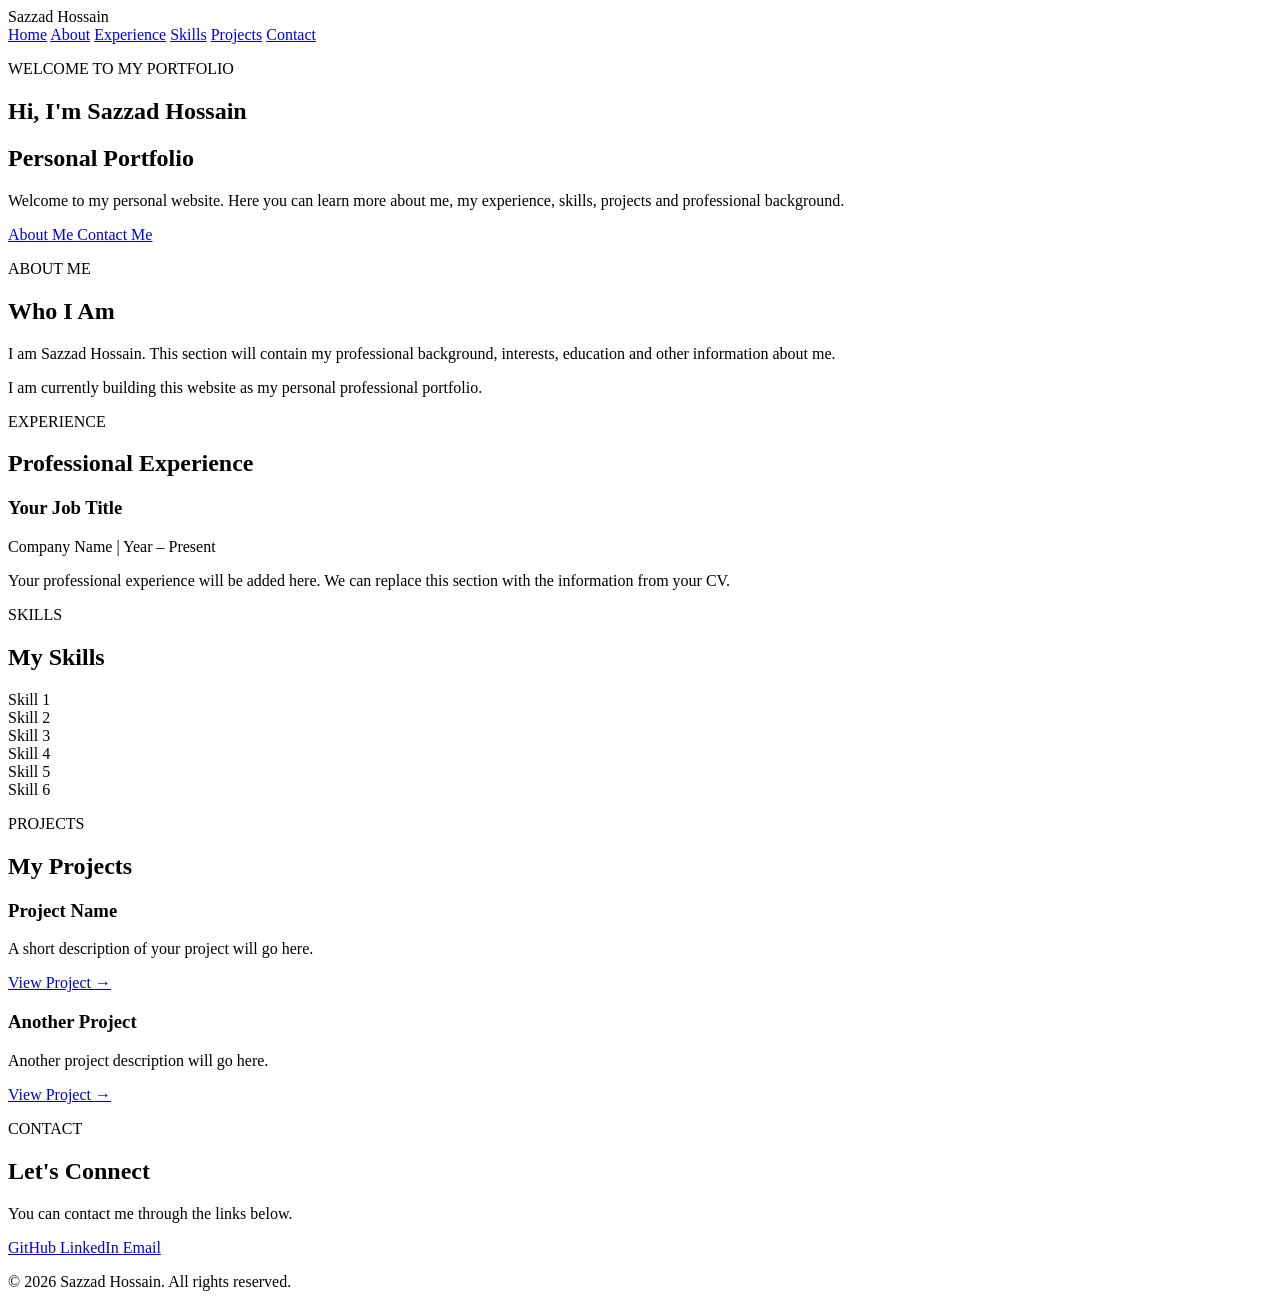
==== index.html @ 656a8f39 "Update index.html" ====
<!DOCTYPE html>
<html lang="en">
<head>
    <meta charset="UTF-8">
    <meta name="viewport" content="width=device-width, initial-scale=1.0">

    <title>Sazzad Hossain | Personal Portfolio</title>

    <meta name="description" content="Personal portfolio of Sazzad Hossain.">

    <link rel="stylesheet" href="style.css">
</head>

<body>

    <!-- Navigation -->
    <header>
        <nav class="navbar">
            <div class="logo">Sazzad Hossain</div>

            <div class="nav-links">
                <a href="#home">Home</a>
                <a href="#about">About</a>
                <a href="#experience">Experience</a>
                <a href="#skills">Skills</a>
                <a href="#projects">Projects</a>
                <a href="#contact">Contact</a>
            </div>
        </nav>
    </header>


    <!-- Home -->
    <main>

        <section id="home" class="hero">

            <div class="hero-text">

                <p class="welcome">WELCOME TO MY PORTFOLIO</p>

                <h1>
                    Hi, I'm <span>Sazzad Hossain</span>
                </h1>

                <h2>Personal Portfolio</h2>

                <p>
                    Welcome to my personal website. 
                    Here you can learn more about me, my experience,
                    skills, projects and professional background.
                </p>

                <div class="buttons">
                    <a href="#about" class="button primary">
                        About Me
                    </a>

                    <a href="#contact" class="button secondary">
                        Contact Me
                    </a>
                </div>

            </div>

        </section>


        <!-- About -->
        <section id="about" class="section">

            <p class="section-label">ABOUT ME</p>

            <h2>Who I Am</h2>

            <p>
                I am Sazzad Hossain. This section will contain my
                professional background, interests, education and
                other information about me.
            </p>

            <p>
                I am currently building this website as my personal
                professional portfolio.
            </p>

        </section>


        <!-- Experience -->
        <section id="experience" class="section">

            <p class="section-label">EXPERIENCE</p>

            <h2>Professional Experience</h2>

            <div class="card">

                <h3>Your Job Title</h3>

                <p class="company">
                    Company Name | Year – Present
                </p>

                <p>
                    Your professional experience will be added here.
                    We can replace this section with the information
                    from your CV.
                </p>

            </div>

        </section>


        <!-- Skills -->
        <section id="skills" class="section">

            <p class="section-label">SKILLS</p>

            <h2>My Skills</h2>

            <div class="skills">

                <div class="skill">Skill 1</div>
                <div class="skill">Skill 2</div>
                <div class="skill">Skill 3</div>
                <div class="skill">Skill 4</div>
                <div class="skill">Skill 5</div>
                <div class="skill">Skill 6</div>

            </div>

        </section>


        <!-- Projects -->
        <section id="projects" class="section">

            <p class="section-label">PROJECTS</p>

            <h2>My Projects</h2>

            <div class="projects">

                <div class="card">

                    <h3>Project Name</h3>

                    <p>
                        A short description of your project will
                        go here.
                    </p>

                    <a href="#" class="project-link">
                        View Project →
                    </a>

                </div>


                <div class="card">

                    <h3>Another Project</h3>

                    <p>
                        Another project description will go here.
                    </p>

                    <a href="#" class="project-link">
                        View Project →
                    </a>

                </div>

            </div>

        </section>


        <!-- Contact -->
        <section id="contact" class="section contact">

            <p class="section-label">CONTACT</p>

            <h2>Let's Connect</h2>

            <p>
                You can contact me through the links below.
            </p>

            <div class="contact-links">

                <a href="https://github.com/gtusazzad-create"
                   target="_blank">
                    GitHub
                </a>

                <a href="#"
                   target="_blank">
                    LinkedIn
                </a>

                <a href="mailto:your-email@example.com">
                    Email
                </a>

            </div>

        </section>

    </main>


    <!-- Footer -->
    <footer>

        <p>
            © 2026 Sazzad Hossain. All rights reserved.
        </p>

    </footer>

</body>
</html>
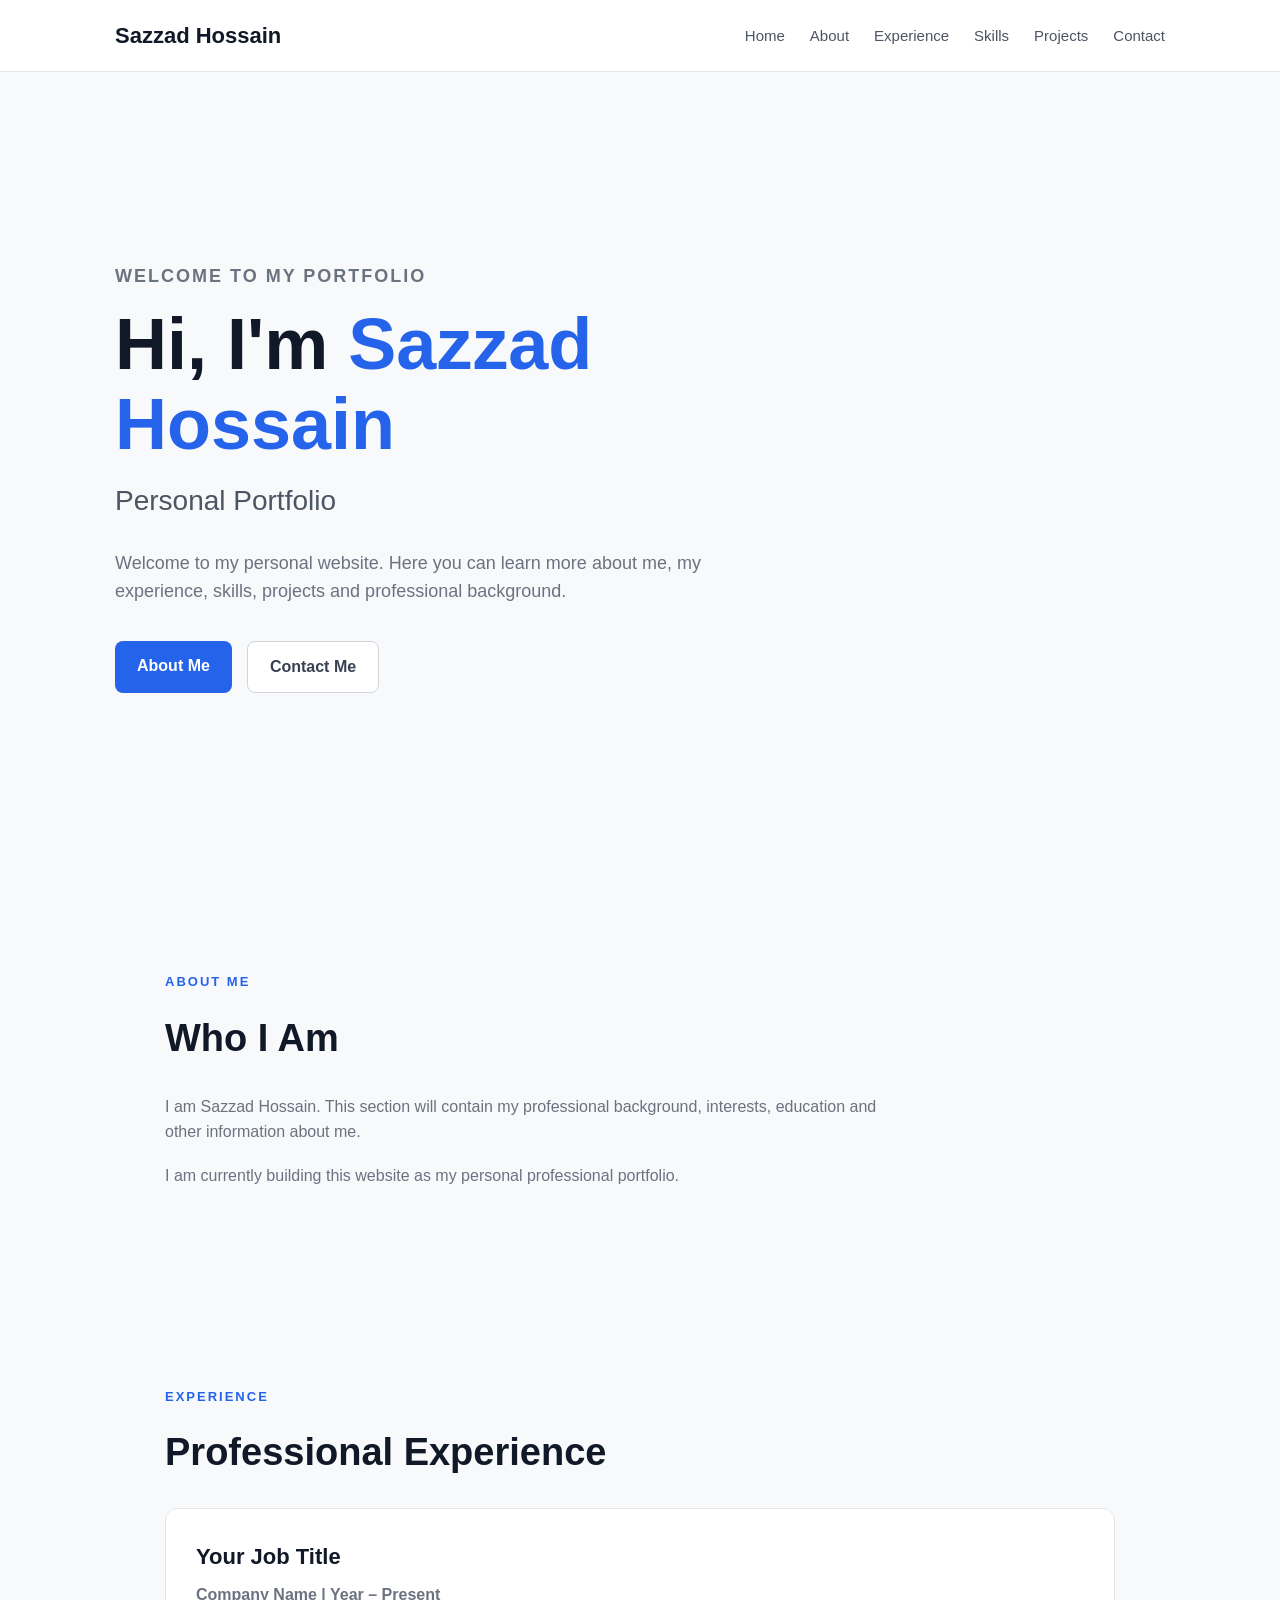
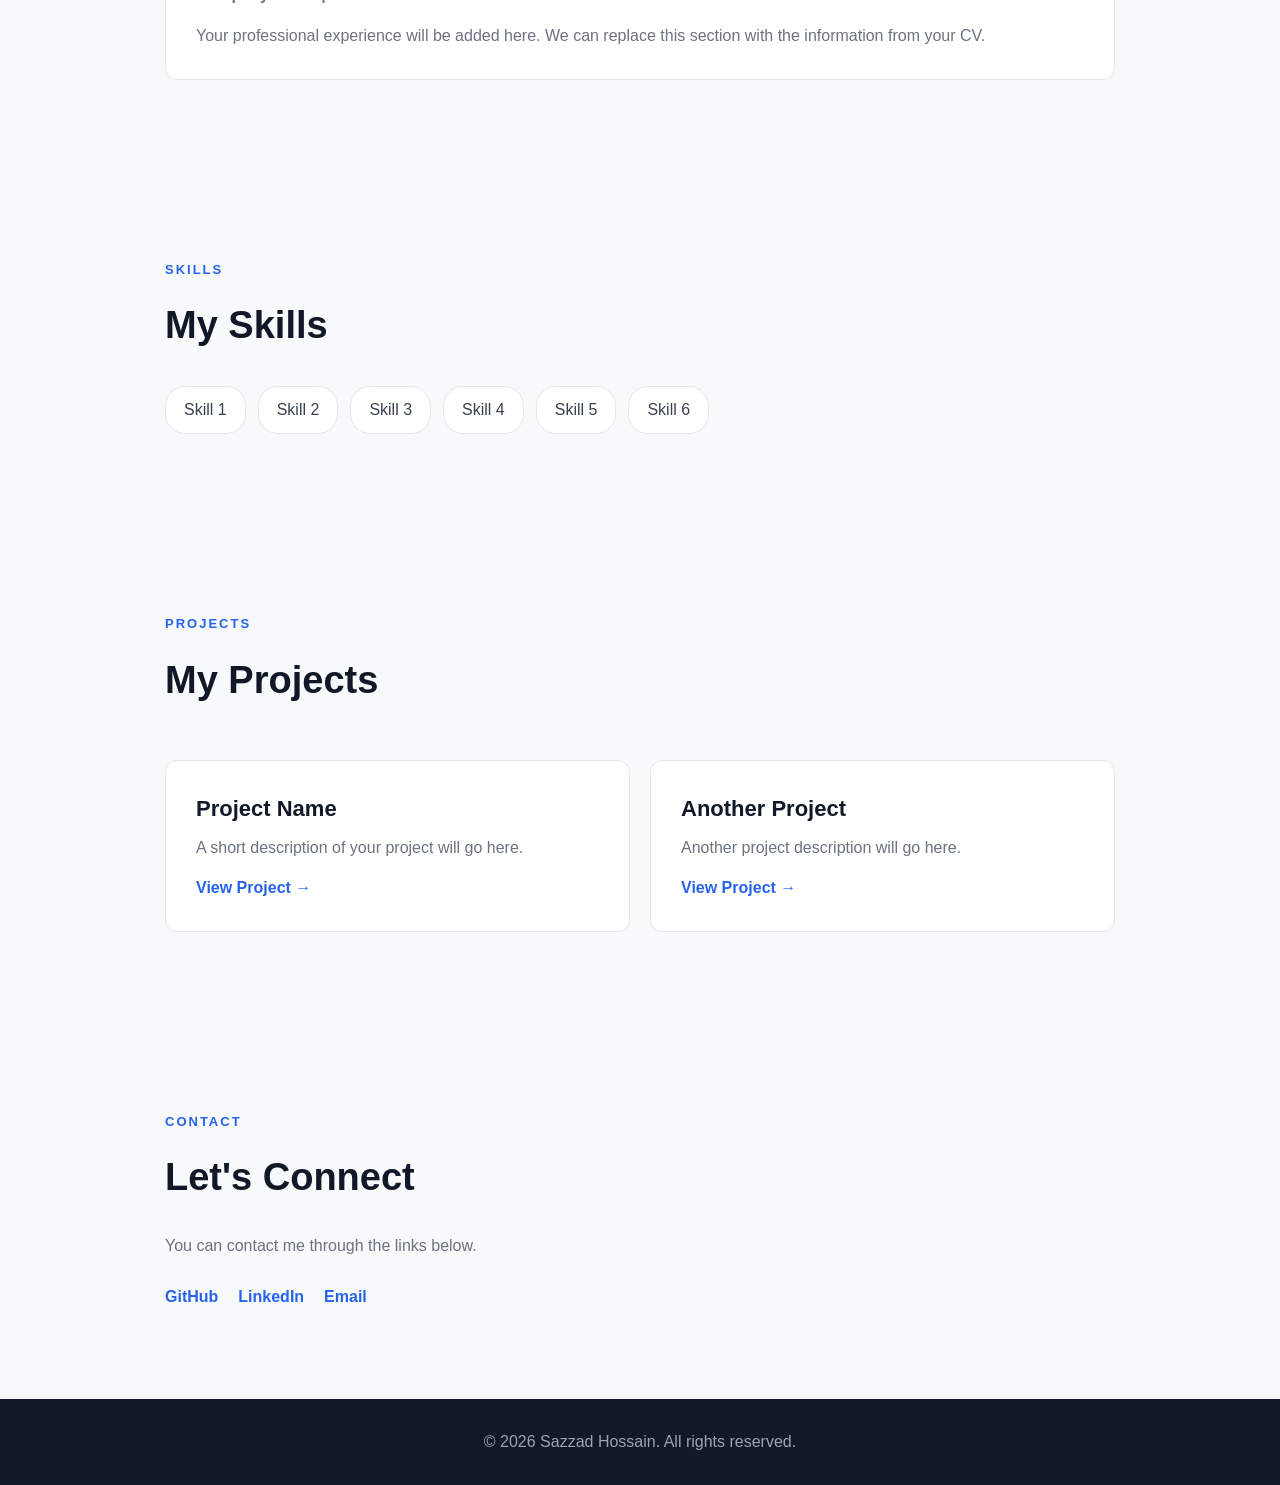
==== commit d69cbf43: "Update index.html" ====
--- a/index.html
+++ b/index.html
@@ -4,7 +4,7 @@
     <meta charset="UTF-8">
     <meta name="viewport" content="width=device-width, initial-scale=1.0">
 
-    <title>Sazzad Hossain | Personal Portfolio</title>
+    <title>Sazzad Hossain | Personal Portfolio</title> 
 
     <meta name="description" content="Personal portfolio of Sazzad Hossain.">
 
--- a/style.css
+++ b/style.css
@@ -0,0 +1,292 @@
+* {
+  margin: 0;
+  padding: 0;
+  box-sizing: border-box;
+  }
+
+html {
+scroll-behavior: smooth;
+}
+
+body {
+font-family: Arial, Helvetica, sans-serif;
+line-height: 1.6;
+color: #222;
+background: #f8f9fb;
+}
+
+/* Navigation */
+
+header {
+position: sticky;
+top: 0;
+z-index: 1000;
+background: #ffffff;
+border-bottom: 1px solid #e5e7eb;
+}
+
+.navbar {
+max-width: 1100px;
+margin: auto;
+padding: 18px 25px;
+display: flex;
+justify-content: space-between;
+align-items: center;
+}
+
+.logo {
+font-size: 22px;
+font-weight: 700;
+color: #111827;
+}
+
+.nav-links {
+display: flex;
+gap: 25px;
+}
+
+.nav-links a {
+text-decoration: none;
+color: #4b5563;
+font-size: 15px;
+font-weight: 500;
+}
+
+.nav-links a:hover {
+color: #2563eb;
+}
+
+/* Hero */
+
+.hero {
+min-height: 90vh;
+display: flex;
+align-items: center;
+max-width: 1100px;
+margin: auto;
+padding: 80px 25px;
+}
+
+.hero-text {
+max-width: 750px;
+}
+
+.welcome,
+.section-label {
+color: #2563eb;
+font-size: 13px;
+font-weight: 700;
+letter-spacing: 2px;
+margin-bottom: 15px;
+}
+
+.hero h1 {
+font-size: clamp(42px, 7vw, 72px);
+line-height: 1.1;
+margin-bottom: 15px;
+color: #111827;
+}
+
+.hero h1 span {
+color: #2563eb;
+}
+
+.hero h2 {
+font-size: 28px;
+font-weight: 500;
+color: #4b5563;
+margin-bottom: 25px;
+}
+
+.hero p {
+font-size: 18px;
+color: #6b7280;
+max-width: 650px;
+}
+
+/* Buttons */
+
+.buttons {
+margin-top: 35px;
+display: flex;
+gap: 15px;
+flex-wrap: wrap;
+}
+
+.button {
+display: inline-block;
+padding: 12px 22px;
+border-radius: 8px;
+text-decoration: none;
+font-weight: 600;
+transition: 0.2s;
+}
+
+.button.primary {
+background: #2563eb;
+color: white;
+}
+
+.button.primary:hover {
+background: #1d4ed8;
+}
+
+.button.secondary {
+border: 1px solid #d1d5db;
+color: #374151;
+background: white;
+}
+
+.button.secondary:hover {
+background: #f3f4f6;
+}
+
+/* Sections */
+
+.section {
+max-width: 1000px;
+margin: auto;
+padding: 90px 25px;
+}
+
+.section h2 {
+font-size: 38px;
+margin-bottom: 25px;
+color: #111827;
+}
+
+.section > p:not(.section-label) {
+max-width: 750px;
+color: #6b7280;
+margin-bottom: 18px;
+}
+
+/* Cards */
+
+.card {
+background: white;
+border: 1px solid #e5e7eb;
+border-radius: 12px;
+padding: 30px;
+margin-top: 25px;
+}
+
+.card h3 {
+font-size: 22px;
+margin-bottom: 8px;
+color: #111827;
+}
+
+.card p {
+color: #6b7280;
+}
+
+.company {
+font-weight: 600;
+margin-bottom: 15px;
+}
+
+/* Skills */
+
+.skills {
+display: flex;
+flex-wrap: wrap;
+gap: 12px;
+margin-top: 30px;
+}
+
+.skill {
+background: white;
+border: 1px solid #e5e7eb;
+padding: 10px 18px;
+border-radius: 20px;
+color: #374151;
+}
+
+/* Projects */
+
+.projects {
+display: grid;
+grid-template-columns: repeat(2, 1fr);
+gap: 20px;
+}
+
+.project-link {
+display: inline-block;
+margin-top: 15px;
+color: #2563eb;
+text-decoration: none;
+font-weight: 600;
+}
+
+.project-link:hover {
+text-decoration: underline;
+}
+
+/* Contact */
+
+.contact-links {
+display: flex;
+gap: 20px;
+flex-wrap: wrap;
+margin-top: 25px;
+}
+
+.contact-links a {
+color: #2563eb;
+text-decoration: none;
+font-weight: 600;
+}
+
+.contact-links a:hover {
+text-decoration: underline;
+}
+
+/* Footer */
+
+footer {
+text-align: center;
+padding: 30px 20px;
+background: #111827;
+color: #9ca3af;
+}
+
+/* Mobile */
+
+@media (max-width: 700px) {
+
+```
+.navbar {
+    flex-direction: column;
+    gap: 15px;
+}
+
+.nav-links {
+    gap: 12px;
+    flex-wrap: wrap;
+    justify-content: center;
+}
+
+.hero {
+    min-height: 80vh;
+    padding-top: 60px;
+}
+
+.hero h1 {
+    font-size: 44px;
+}
+
+.projects {
+    grid-template-columns: 1fr;
+}
+
+.section {
+    padding: 65px 20px;
+}
+
+.section h2 {
+    font-size: 32px;
+}
+```
+
+}
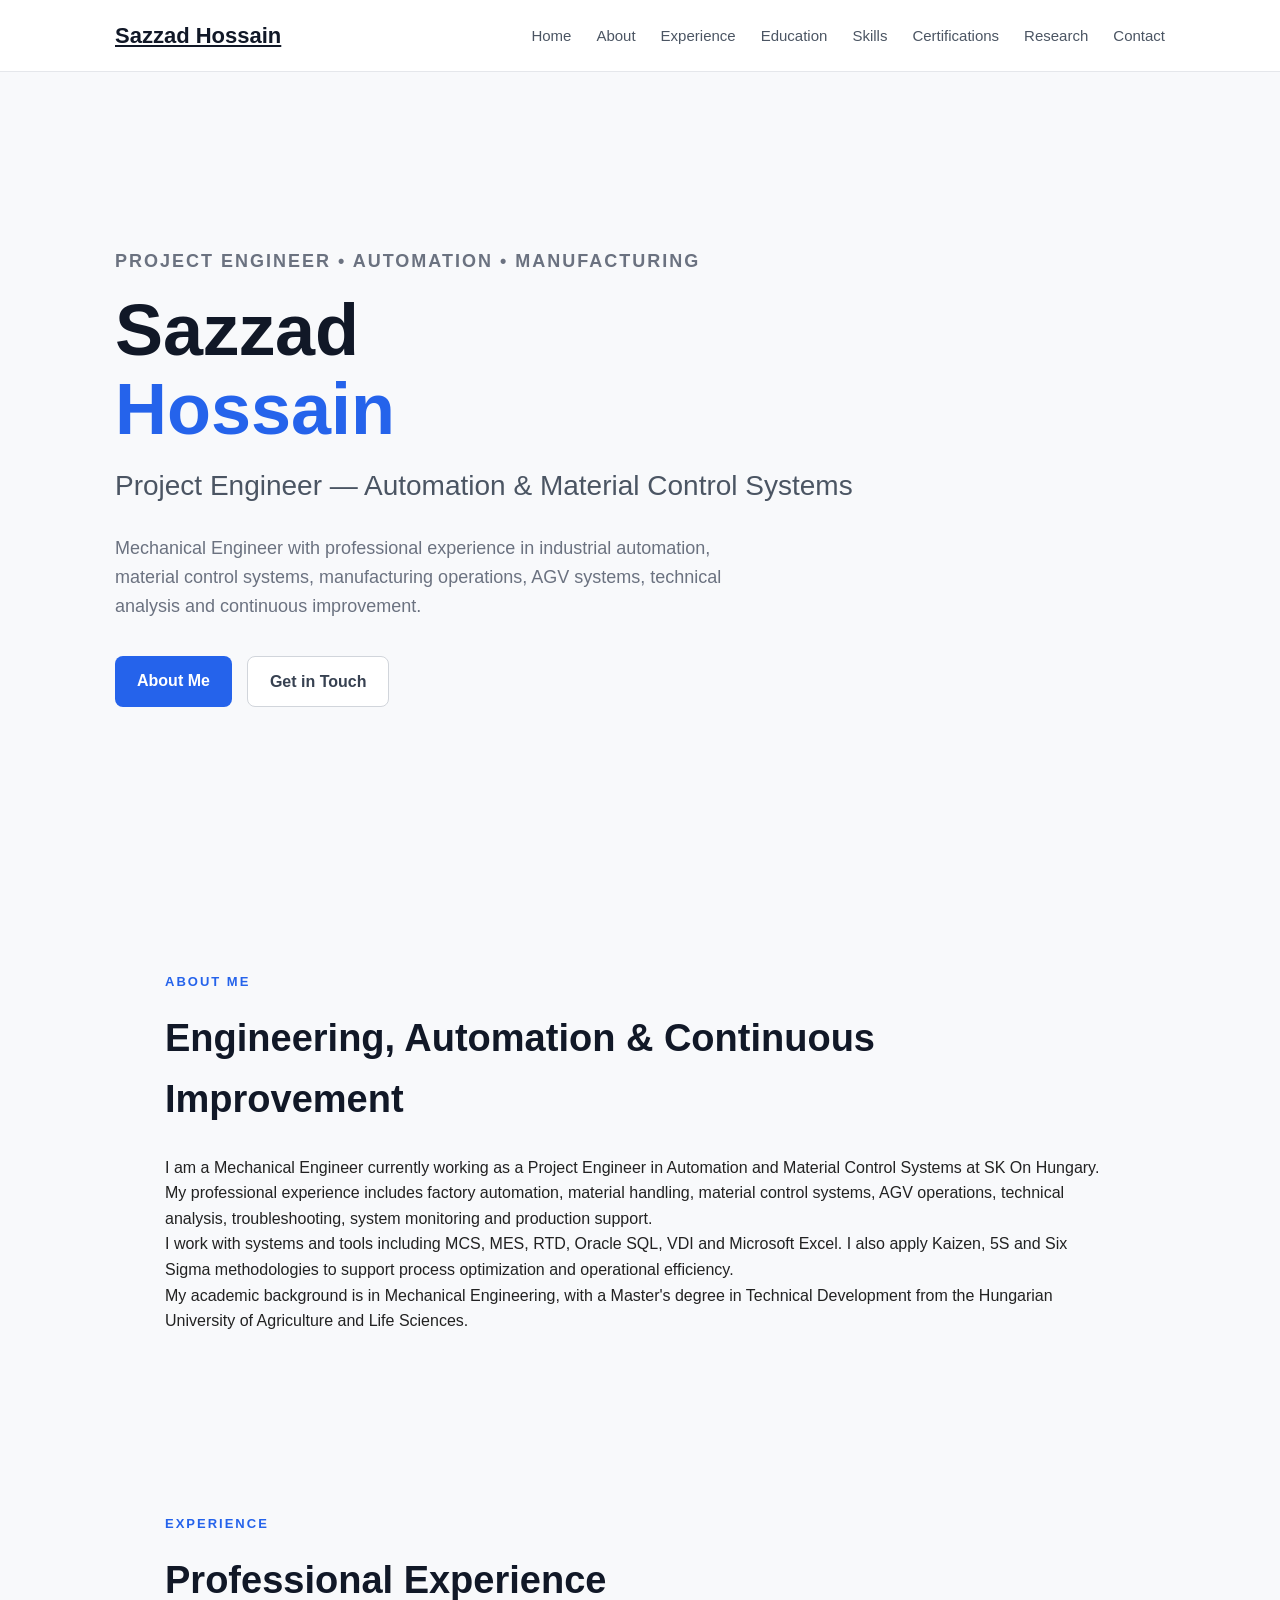
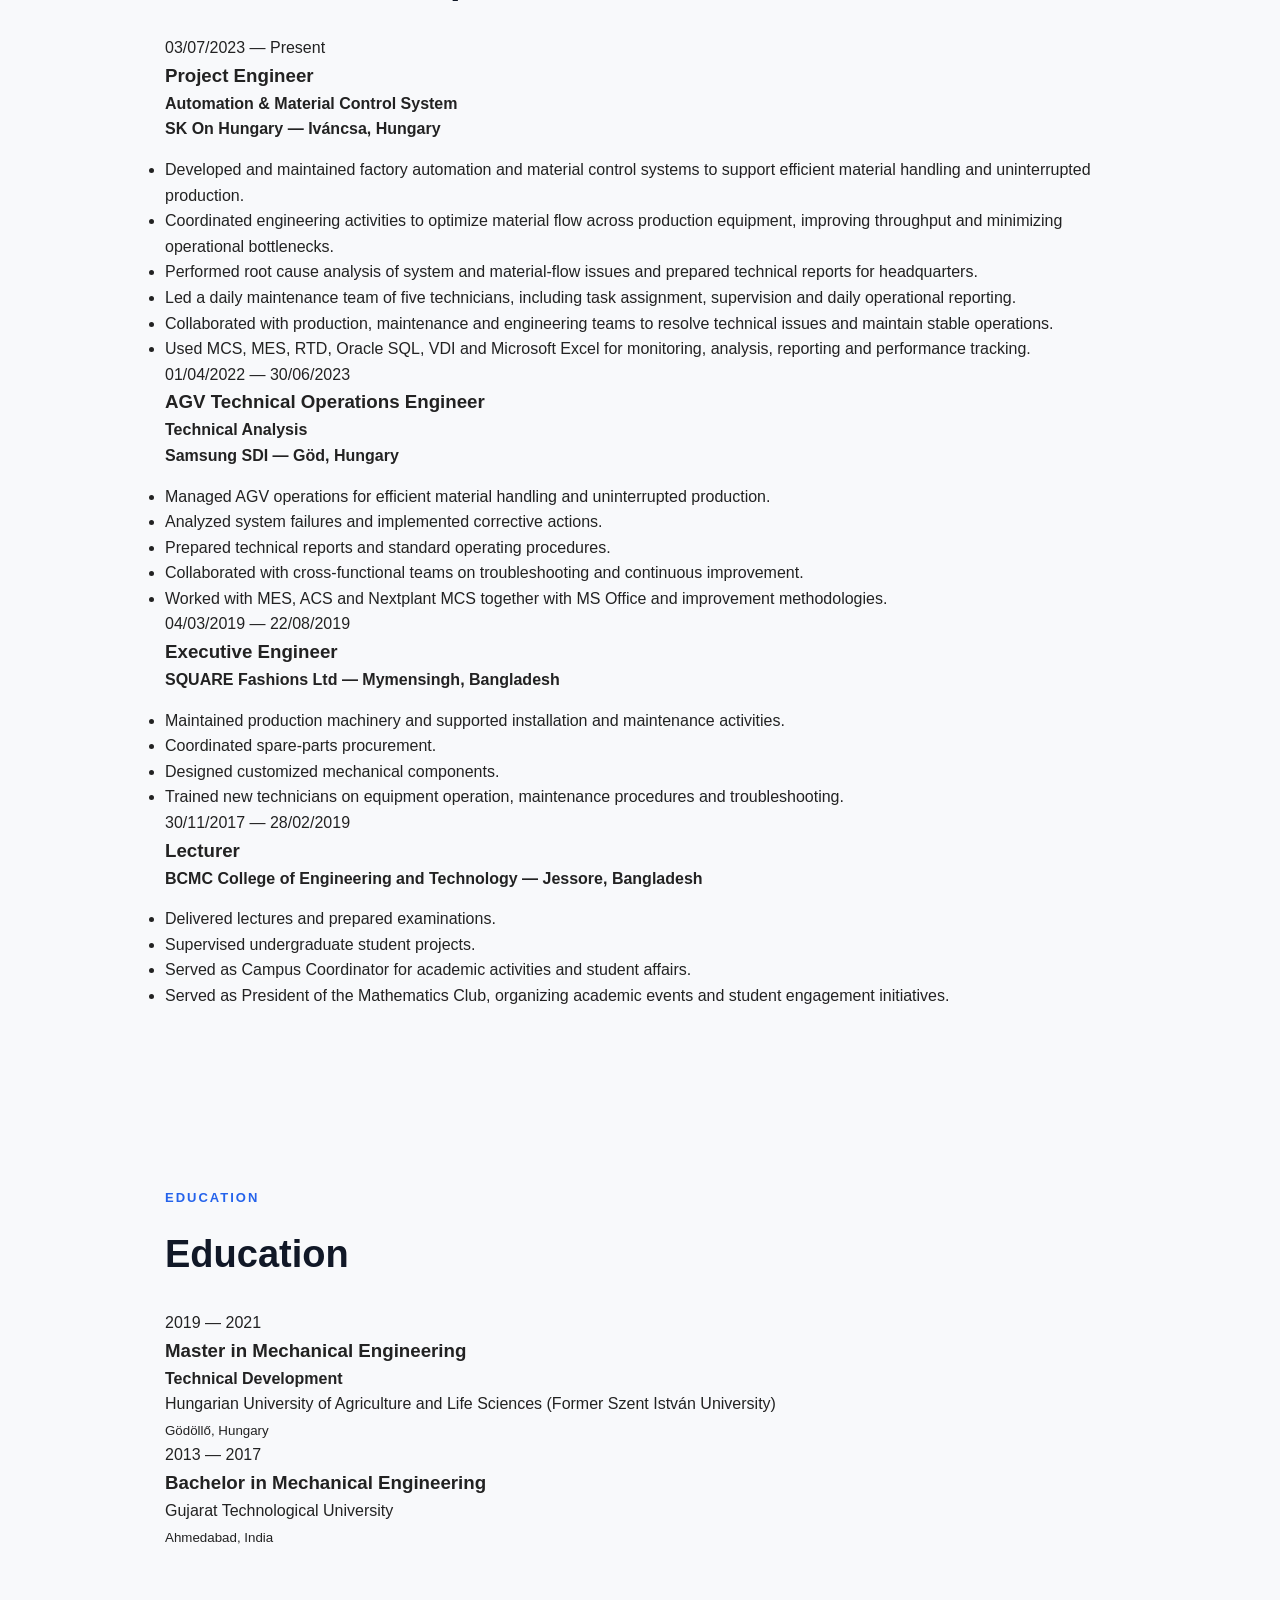
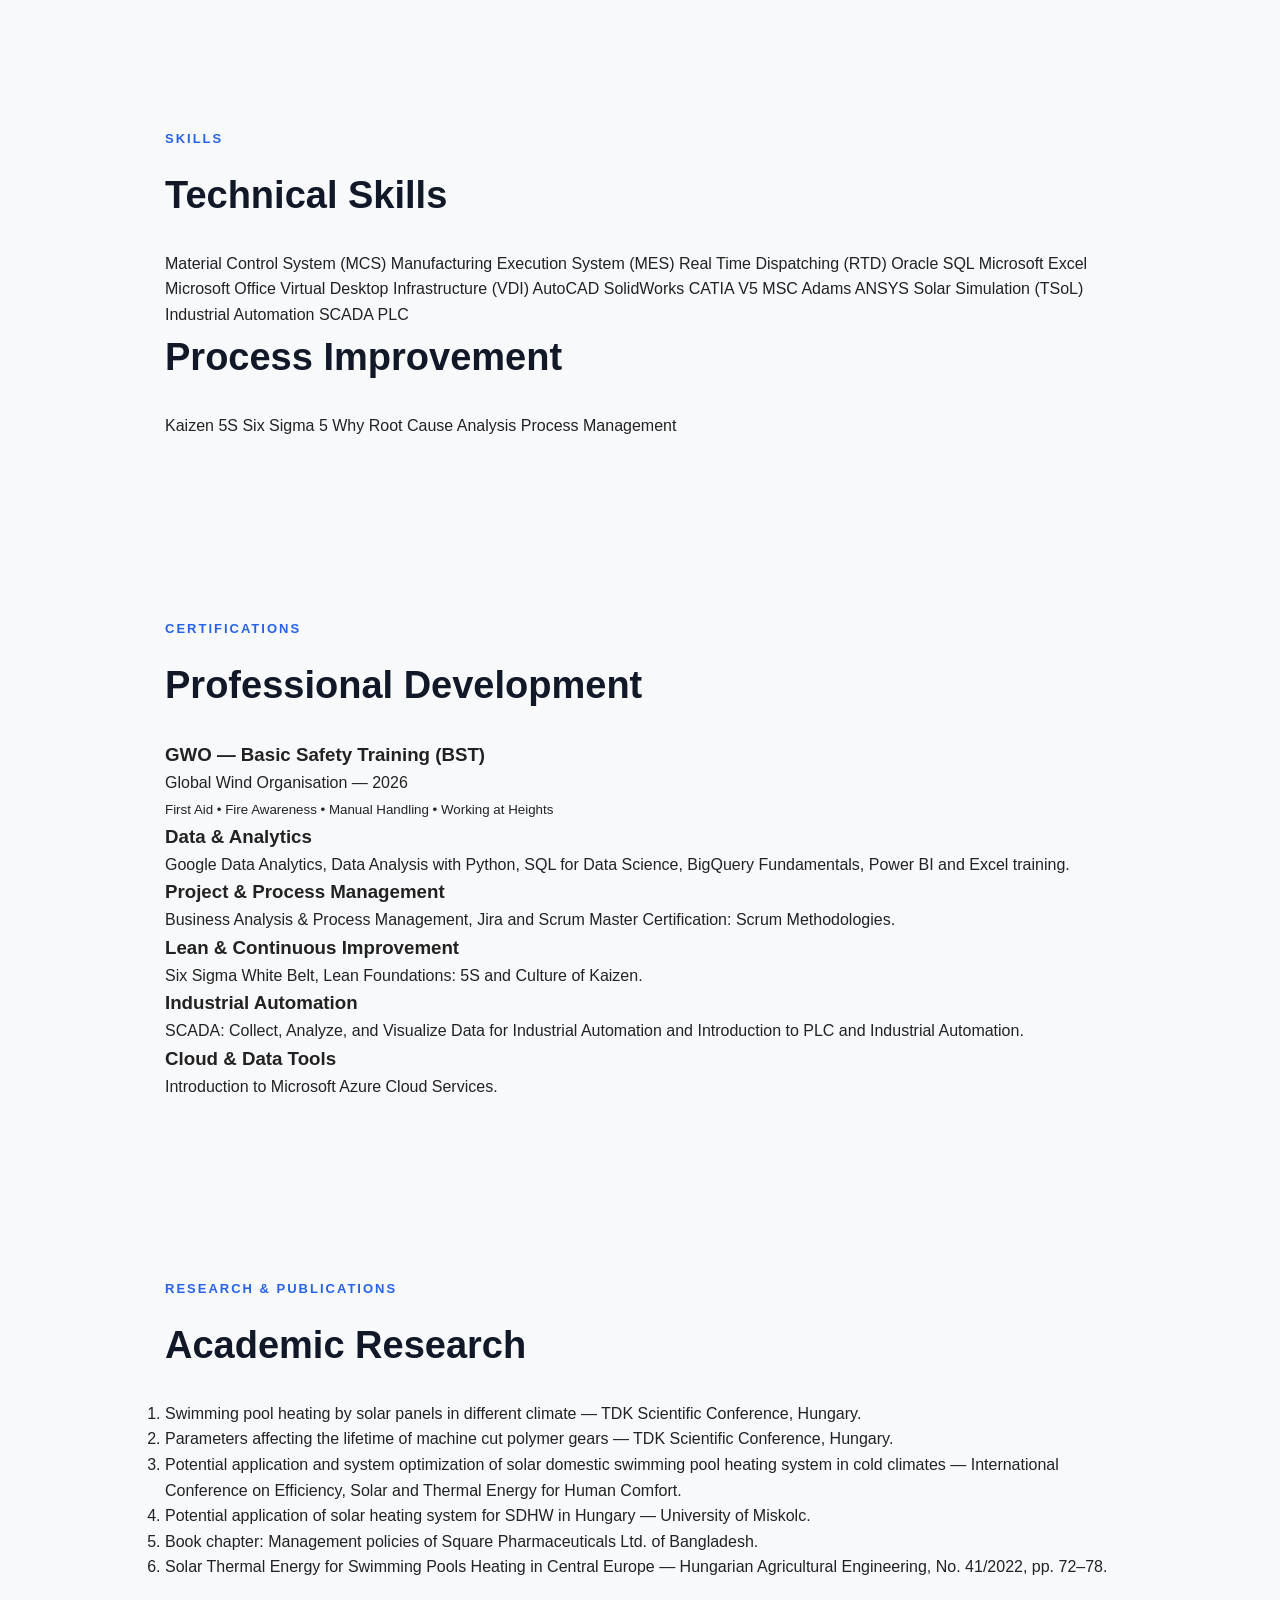
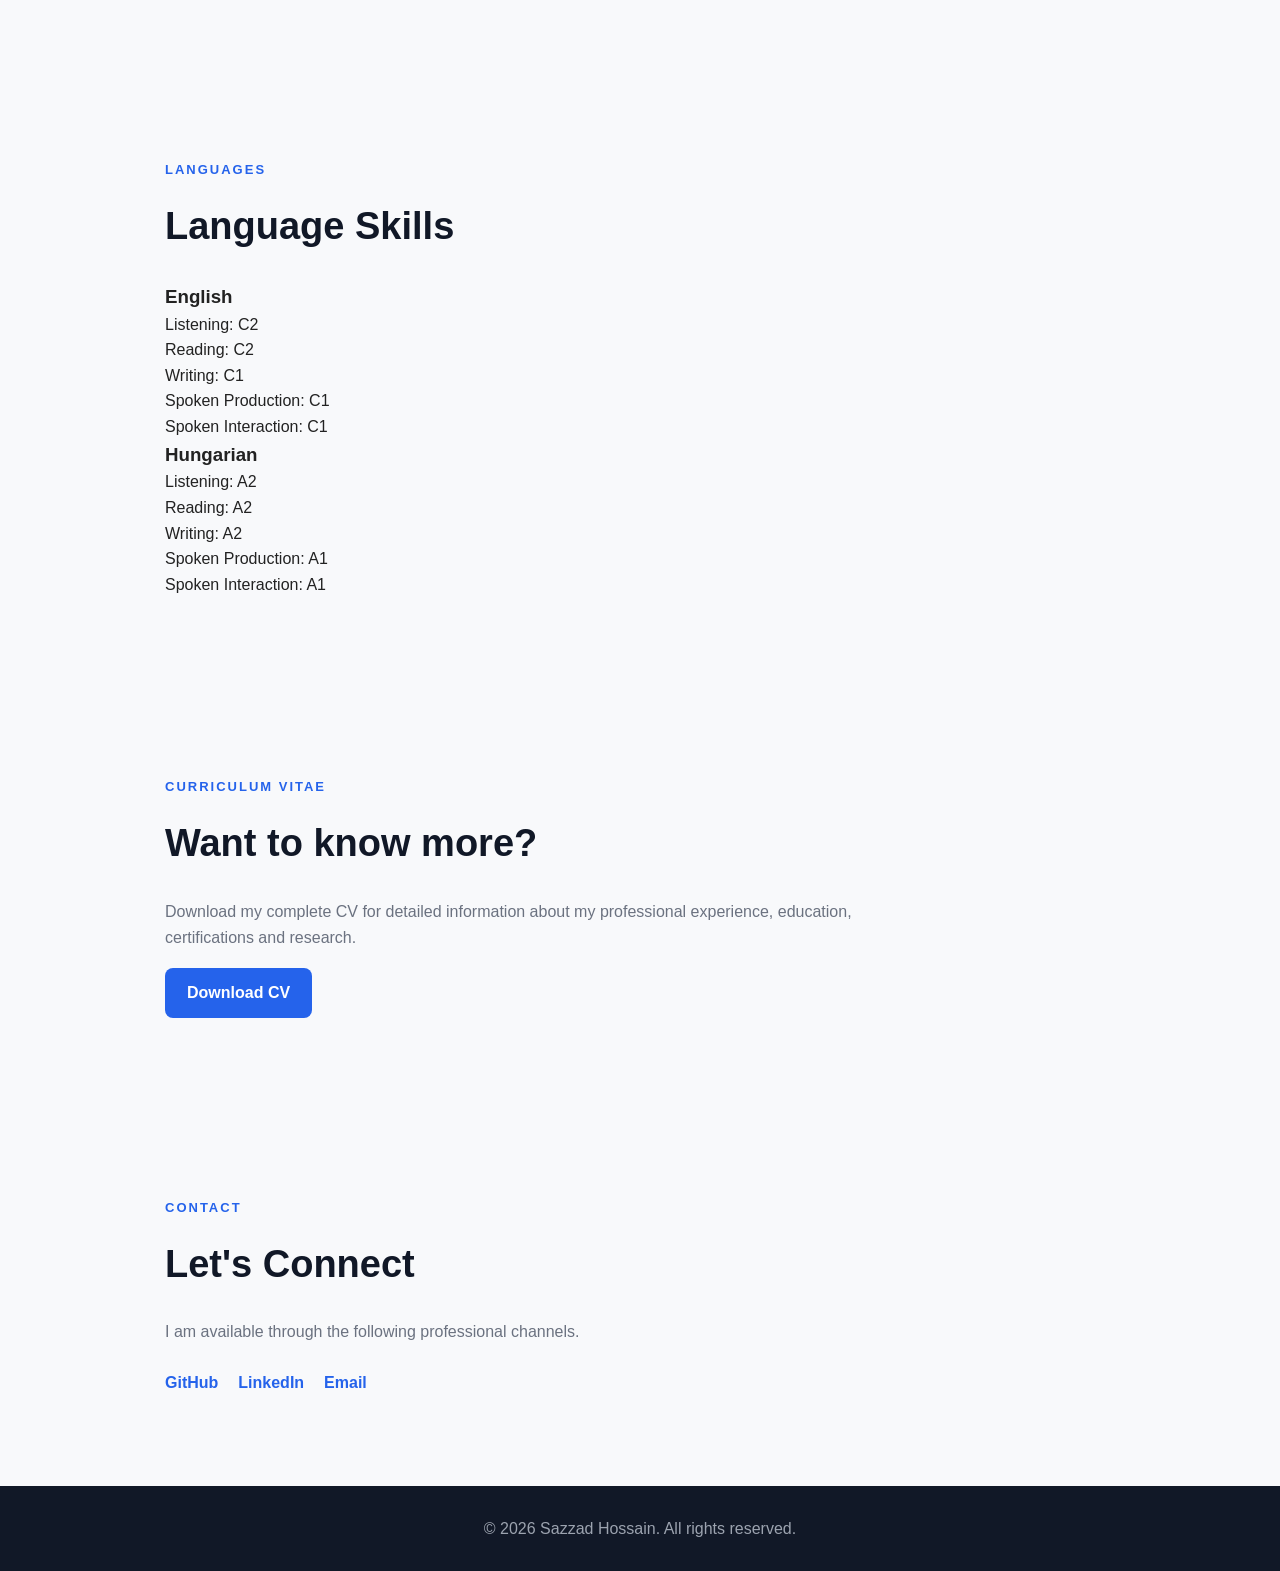
==== commit 533d1f78: "Update index.html" ====
--- a/index.html
+++ b/index.html
@@ -4,61 +4,78 @@
     <meta charset="UTF-8">
     <meta name="viewport" content="width=device-width, initial-scale=1.0">
 
-    <title>Sazzad Hossain | Personal Portfolio</title> 
-
-    <meta name="description" content="Personal portfolio of Sazzad Hossain.">
+    <title>Sazzad Hossain | Project Engineer</title>
+
+    <meta name="description"
+          content="Portfolio of Sazzad Hossain, Project Engineer specializing in automation, material control systems and manufacturing operations.">
 
     <link rel="stylesheet" href="style.css">
 </head>
 
 <body>
 
-    <!-- Navigation -->
+    <!-- ================= NAVIGATION ================= -->
+
     <header>
         <nav class="navbar">
-            <div class="logo">Sazzad Hossain</div>
+
+            <a href="#home" class="logo">
+                Sazzad Hossain
+            </a>
 
             <div class="nav-links">
                 <a href="#home">Home</a>
                 <a href="#about">About</a>
                 <a href="#experience">Experience</a>
+                <a href="#education">Education</a>
                 <a href="#skills">Skills</a>
-                <a href="#projects">Projects</a>
+                <a href="#certifications">Certifications</a>
+                <a href="#research">Research</a>
                 <a href="#contact">Contact</a>
             </div>
+
         </nav>
     </header>
 
 
-    <!-- Home -->
     <main>
 
+        <!-- ================= HERO ================= -->
+
         <section id="home" class="hero">
 
             <div class="hero-text">
 
-                <p class="welcome">WELCOME TO MY PORTFOLIO</p>
+                <p class="welcome">
+                    PROJECT ENGINEER • AUTOMATION • MANUFACTURING
+                </p>
 
                 <h1>
-                    Hi, I'm <span>Sazzad Hossain</span>
+                    Sazzad<br>
+                    <span>Hossain</span>
                 </h1>
 
-                <h2>Personal Portfolio</h2>
-
-                <p>
-                    Welcome to my personal website. 
-                    Here you can learn more about me, my experience,
-                    skills, projects and professional background.
+                <h2>
+                    Project Engineer — Automation & Material Control Systems
+                </h2>
+
+                <p class="hero-description">
+                    Mechanical Engineer with professional experience in
+                    industrial automation, material control systems,
+                    manufacturing operations, AGV systems, technical
+                    analysis and continuous improvement.
                 </p>
 
                 <div class="buttons">
+
                     <a href="#about" class="button primary">
                         About Me
                     </a>
 
                     <a href="#contact" class="button secondary">
-                        Contact Me
+                        Get in Touch
                     </a>
+
                 </div>
 
             </div>
@@ -66,142 +83,630 @@
         </section>
 
 
-        <!-- About -->
+        <!-- ================= ABOUT ================= -->
+
         <section id="about" class="section">
 
             <p class="section-label">ABOUT ME</p>
 
-            <h2>Who I Am</h2>
+            <h2>Engineering, Automation & Continuous Improvement</h2>
+
+            <div class="about-content">
+
+                <div>
+
+                    <p>
+                        I am a Mechanical Engineer currently working as a
+                        Project Engineer in Automation and Material Control
+                        Systems at SK On Hungary.
+                    </p>
+
+                    <p>
+                        My professional experience includes factory
+                        automation, material handling, material control
+                        systems, AGV operations, technical analysis,
+                        troubleshooting, system monitoring and production
+                        support.
+                    </p>
+
+                </div>
+
+                <div>
+
+                    <p>
+                        I work with systems and tools including MCS, MES,
+                        RTD, Oracle SQL, VDI and Microsoft Excel. I also
+                        apply Kaizen, 5S and Six Sigma methodologies to
+                        support process optimization and operational
+                        efficiency.
+                    </p>
+
+                    <p>
+                        My academic background is in Mechanical Engineering,
+                        with a Master's degree in Technical Development from
+                        the Hungarian University of Agriculture and Life
+                        Sciences.
+                    </p>
+
+                </div>
+
+            </div>
+
+        </section>
+
+
+        <!-- ================= EXPERIENCE ================= -->
+
+        <section id="experience" class="section">
+
+            <p class="section-label">EXPERIENCE</p>
+
+            <h2>Professional Experience</h2>
+
+
+            <div class="timeline">
+
+                <!-- SK ON -->
+
+                <article class="experience-card">
+
+                    <div class="experience-date">
+                        03/07/2023 — Present
+                    </div>
+
+                    <h3>
+                        Project Engineer
+                    </h3>
+
+                    <h4>
+                        Automation & Material Control System
+                    </h4>
+
+                    <p class="company">
+                        SK On Hungary — Iváncsa, Hungary
+                    </p>
+
+                    <ul>
+
+                        <li>
+                            Developed and maintained factory automation
+                            and material control systems to support efficient
+                            material handling and uninterrupted production.
+                        </li>
+
+                        <li>
+                            Coordinated engineering activities to optimize
+                            material flow across production equipment,
+                            improving throughput and minimizing operational
+                            bottlenecks.
+                        </li>
+
+                        <li>
+                            Performed root cause analysis of system and
+                            material-flow issues and prepared technical
+                            reports for headquarters.
+                        </li>
+
+                        <li>
+                            Led a daily maintenance team of five technicians,
+                            including task assignment, supervision and
+                            daily operational reporting.
+                        </li>
+
+                        <li>
+                            Collaborated with production, maintenance and
+                            engineering teams to resolve technical issues
+                            and maintain stable operations.
+                        </li>
+
+                        <li>
+                            Used MCS, MES, RTD, Oracle SQL, VDI and Microsoft
+                            Excel for monitoring, analysis, reporting and
+                            performance tracking.
+                        </li>
+
+                    </ul>
+
+                </article>
+
+
+                <!-- SAMSUNG -->
+
+                <article class="experience-card">
+
+                    <div class="experience-date">
+                        01/04/2022 — 30/06/2023
+                    </div>
+
+                    <h3>
+                        AGV Technical Operations Engineer
+                    </h3>
+
+                    <h4>
+                        Technical Analysis
+                    </h4>
+
+                    <p class="company">
+                        Samsung SDI — Göd, Hungary
+                    </p>
+
+                    <ul>
+
+                        <li>
+                            Managed AGV operations for efficient material
+                            handling and uninterrupted production.
+                        </li>
+
+                        <li>
+                            Analyzed system failures and implemented
+                            corrective actions.
+                        </li>
+
+                        <li>
+                            Prepared technical reports and standard
+                            operating procedures.
+                        </li>
+
+                        <li>
+                            Collaborated with cross-functional teams on
+                            troubleshooting and continuous improvement.
+                        </li>
+
+                        <li>
+                            Worked with MES, ACS and Nextplant MCS together
+                            with MS Office and improvement methodologies.
+                        </li>
+
+                    </ul>
+
+                </article>
+
+
+                <!-- SQUARE -->
+
+                <article class="experience-card">
+
+                    <div class="experience-date">
+                        04/03/2019 — 22/08/2019
+                    </div>
+
+                    <h3>
+                        Executive Engineer
+                    </h3>
+
+                    <p class="company">
+                        SQUARE Fashions Ltd — Mymensingh, Bangladesh
+                    </p>
+
+                    <ul>
+
+                        <li>
+                            Maintained production machinery and supported
+                            installation and maintenance activities.
+                        </li>
+
+                        <li>
+                            Coordinated spare-parts procurement.
+                        </li>
+
+                        <li>
+                            Designed customized mechanical components.
+                        </li>
+
+                        <li>
+                            Trained new technicians on equipment operation,
+                            maintenance procedures and troubleshooting.
+                        </li>
+
+                    </ul>
+
+                </article>
+
+
+                <!-- LECTURER -->
+
+                <article class="experience-card">
+
+                    <div class="experience-date">
+                        30/11/2017 — 28/02/2019
+                    </div>
+
+                    <h3>
+                        Lecturer
+                    </h3>
+
+                    <p class="company">
+                        BCMC College of Engineering and Technology —
+                        Jessore, Bangladesh
+                    </p>
+
+                    <ul>
+
+                        <li>
+                            Delivered lectures and prepared examinations.
+                        </li>
+
+                        <li>
+                            Supervised undergraduate student projects.
+                        </li>
+
+                        <li>
+                            Served as Campus Coordinator for academic
+                            activities and student affairs.
+                        </li>
+
+                        <li>
+                            Served as President of the Mathematics Club,
+                            organizing academic events and student
+                            engagement initiatives.
+                        </li>
+
+                    </ul>
+
+                </article>
+
+            </div>
+
+        </section>
+
+
+        <!-- ================= EDUCATION ================= -->
+
+        <section id="education" class="section">
+
+            <p class="section-label">EDUCATION</p>
+
+            <h2>Education</h2>
+
+            <div class="education-grid">
+
+                <article class="education-card">
+
+                    <span>
+                        2019 — 2021
+                    </span>
+
+                    <h3>
+                        Master in Mechanical Engineering
+                    </h3>
+
+                    <h4>
+                        Technical Development
+                    </h4>
+
+                    <p>
+                        Hungarian University of Agriculture and Life Sciences
+                        (Former Szent István University)
+                    </p>
+
+                    <small>
+                        Gödöllő, Hungary
+                    </small>
+
+                </article>
+
+
+                <article class="education-card">
+
+                    <span>
+                        2013 — 2017
+                    </span>
+
+                    <h3>
+                        Bachelor in Mechanical Engineering
+                    </h3>
+
+                    <p>
+                        Gujarat Technological University
+                    </p>
+
+                    <small>
+                        Ahmedabad, India
+                    </small>
+
+                </article>
+
+            </div>
+
+        </section>
+
+
+        <!-- ================= SKILLS ================= -->
+
+        <section id="skills" class="section">
+
+            <p class="section-label">SKILLS</p>
+
+            <h2>Technical Skills</h2>
+
+            <div class="skills-grid">
+
+                <span>Material Control System (MCS)</span>
+                <span>Manufacturing Execution System (MES)</span>
+                <span>Real Time Dispatching (RTD)</span>
+                <span>Oracle SQL</span>
+                <span>Microsoft Excel</span>
+                <span>Microsoft Office</span>
+                <span>Virtual Desktop Infrastructure (VDI)</span>
+                <span>AutoCAD</span>
+                <span>SolidWorks</span>
+                <span>CATIA V5</span>
+                <span>MSC Adams</span>
+                <span>ANSYS</span>
+                <span>Solar Simulation (TSoL)</span>
+                <span>Industrial Automation</span>
+                <span>SCADA</span>
+                <span>PLC</span>
+            </div>
+
+
+            <h2 class="sub-heading">
+                Process Improvement
+            </h2>
+
+            <div class="skills-grid">
+
+                <span>Kaizen</span>
+                <span>5S</span>
+                <span>Six Sigma</span>
+                <span>5 Why</span>
+                <span>Root Cause Analysis</span>
+                <span>Process Management</span>
+
+            </div>
+
+        </section>
+
+
+        <!-- ================= CERTIFICATIONS ================= -->
+
+        <section id="certifications" class="section">
+
+            <p class="section-label">CERTIFICATIONS</p>
+
+            <h2>Professional Development</h2>
+
+            <div class="certification-list">
+
+                <article class="certification-card">
+
+                    <h3>
+                        GWO — Basic Safety Training (BST)
+                    </h3>
+
+                    <p>
+                        Global Wind Organisation — 2026
+                    </p>
+
+                    <small>
+                        First Aid • Fire Awareness • Manual Handling
+                        • Working at Heights
+                    </small>
+
+                </article>
+
+
+                <article class="certification-card">
+
+                    <h3>
+                        Data & Analytics
+                    </h3>
+
+                    <p>
+                        Google Data Analytics, Data Analysis with Python,
+                        SQL for Data Science, BigQuery Fundamentals,
+                        Power BI and Excel training.
+                    </p>
+
+                </article>
+
+
+                <article class="certification-card">
+
+                    <h3>
+                        Project & Process Management
+                    </h3>
+
+                    <p>
+                        Business Analysis & Process Management,
+                        Jira and Scrum Master Certification:
+                        Scrum Methodologies.
+                    </p>
+
+                </article>
+
+
+                <article class="certification-card">
+
+                    <h3>
+                        Lean & Continuous Improvement
+                    </h3>
+
+                    <p>
+                        Six Sigma White Belt, Lean Foundations: 5S
+                        and Culture of Kaizen.
+                    </p>
+
+                </article>
+
+
+                <article class="certification-card">
+
+                    <h3>
+                        Industrial Automation
+                    </h3>
+
+                    <p>
+                        SCADA: Collect, Analyze, and Visualize Data
+                        for Industrial Automation and Introduction
+                        to PLC and Industrial Automation.
+                    </p>
+
+                </article>
+
+
+                <article class="certification-card">
+
+                    <h3>
+                        Cloud & Data Tools
+                    </h3>
+
+                    <p>
+                        Introduction to Microsoft Azure Cloud Services.
+                    </p>
+
+                </article>
+
+            </div>
+
+        </section>
+
+
+        <!-- ================= RESEARCH ================= -->
+
+        <section id="research" class="section">
+
+            <p class="section-label">
+                RESEARCH & PUBLICATIONS
+            </p>
+
+            <h2>
+                Academic Research
+            </h2>
+
+            <ol class="research-list">
+
+                <li>
+                    Swimming pool heating by solar panels in different
+                    climate — TDK Scientific Conference, Hungary.
+                </li>
+
+                <li>
+                    Parameters affecting the lifetime of machine cut
+                    polymer gears — TDK Scientific Conference, Hungary.
+                </li>
+
+                <li>
+                    Potential application and system optimization of
+                    solar domestic swimming pool heating system in
+                    cold climates — International Conference on
+                    Efficiency, Solar and Thermal Energy for Human Comfort.
+                </li>
+
+                <li>
+                    Potential application of solar heating system for
+                    SDHW in Hungary — University of Miskolc.
+                </li>
+
+                <li>
+                    Book chapter: Management policies of Square
+                    Pharmaceuticals Ltd. of Bangladesh.
+                </li>
+
+                <li>
+                    Solar Thermal Energy for Swimming Pools Heating
+                    in Central Europe — Hungarian Agricultural Engineering,
+                    No. 41/2022, pp. 72–78.
+                </li>
+
+            </ol>
+
+        </section>
+
+
+        <!-- ================= LANGUAGES ================= -->
+
+        <section class="section">
+
+            <p class="section-label">LANGUAGES</p>
+
+            <h2>Language Skills</h2>
+
+            <div class="language-grid">
+
+                <div class="language-card">
+
+                    <h3>English</h3>
+
+                    <p>
+                        Listening: C2<br>
+                        Reading: C2<br>
+                        Writing: C1<br>
+                        Spoken Production: C1<br>
+                        Spoken Interaction: C1
+                    </p>
+
+                </div>
+
+
+                <div class="language-card">
+
+                    <h3>Hungarian</h3>
+
+                    <p>
+                        Listening: A2<br>
+                        Reading: A2<br>
+                        Writing: A2<br>
+                        Spoken Production: A1<br>
+                        Spoken Interaction: A1
+                    </p>
+
+                </div>
+
+            </div>
+
+        </section>
+
+
+        <!-- ================= CV ================= -->
+
+        <section class="section cv-section">
+
+            <p class="section-label">CURRICULUM VITAE</p>
+
+            <h2>Want to know more?</h2>
 
             <p>
-                I am Sazzad Hossain. This section will contain my
-                professional background, interests, education and
-                other information about me.
+                Download my complete CV for detailed information
+                about my professional experience, education,
+                certifications and research.
             </p>
 
+            <a href="cv.pdf"
+               class="button primary"
+               target="_blank">
+                Download CV
+            </a>
+
+        </section>
+
+
+        <!-- ================= CONTACT ================= -->
+
+        <section id="contact" class="section contact">
+
+            <p class="section-label">CONTACT</p>
+
+            <h2>Let's Connect</h2>
+
             <p>
-                I am currently building this website as my personal
-                professional portfolio.
+                I am available through the following professional
+                channels.
             </p>
 
-        </section>
-
-
-        <!-- Experience -->
-        <section id="experience" class="section">
-
-            <p class="section-label">EXPERIENCE</p>
-
-            <h2>Professional Experience</h2>
-
-            <div class="card">
-
-                <h3>Your Job Title</h3>
-
-                <p class="company">
-                    Company Name | Year – Present
-                </p>
-
-                <p>
-                    Your professional experience will be added here.
-                    We can replace this section with the information
-                    from your CV.
-                </p>
-
-            </div>
-
-        </section>
-
-
-        <!-- Skills -->
-        <section id="skills" class="section">
-
-            <p class="section-label">SKILLS</p>
-
-            <h2>My Skills</h2>
-
-            <div class="skills">
-
-                <div class="skill">Skill 1</div>
-                <div class="skill">Skill 2</div>
-                <div class="skill">Skill 3</div>
-                <div class="skill">Skill 4</div>
-                <div class="skill">Skill 5</div>
-                <div class="skill">Skill 6</div>
-
-            </div>
-
-        </section>
-
-
-        <!-- Projects -->
-        <section id="projects" class="section">
-
-            <p class="section-label">PROJECTS</p>
-
-            <h2>My Projects</h2>
-
-            <div class="projects">
-
-                <div class="card">
-
-                    <h3>Project Name</h3>
-
-                    <p>
-                        A short description of your project will
-                        go here.
-                    </p>
-
-                    <a href="#" class="project-link">
-                        View Project →
-                    </a>
-
-                </div>
-
-
-                <div class="card">
-
-                    <h3>Another Project</h3>
-
-                    <p>
-                        Another project description will go here.
-                    </p>
-
-                    <a href="#" class="project-link">
-                        View Project →
-                    </a>
-
-                </div>
-
-            </div>
-
-        </section>
-
-
-        <!-- Contact -->
-        <section id="contact" class="section contact">
-
-            <p class="section-label">CONTACT</p>
-
-            <h2>Let's Connect</h2>
-
-            <p>
-                You can contact me through the links below.
-            </p>
-
             <div class="contact-links">
 
-                <a href="https://github.com/gtusazzad-create"
+                <a href="https://github.com/sazzadhu"
                    target="_blank">
                     GitHub
                 </a>
 
-                <a href="#"
+                <a href="https://www.linkedin.com/in/sazzad209/"
                    target="_blank">
                     LinkedIn
                 </a>
 
-                <a href="mailto:your-email@example.com">
+                <a href="mailto:gtu.sazzad@gmail.com">
                     Email
                 </a>
 
@@ -212,7 +717,8 @@
     </main>
 
 
-    <!-- Footer -->
+    <!-- ================= FOOTER ================= -->
+
     <footer>
 
         <p>
@@ -221,5 +727,6 @@
 
     </footer>
 
+
 </body>
 </html>
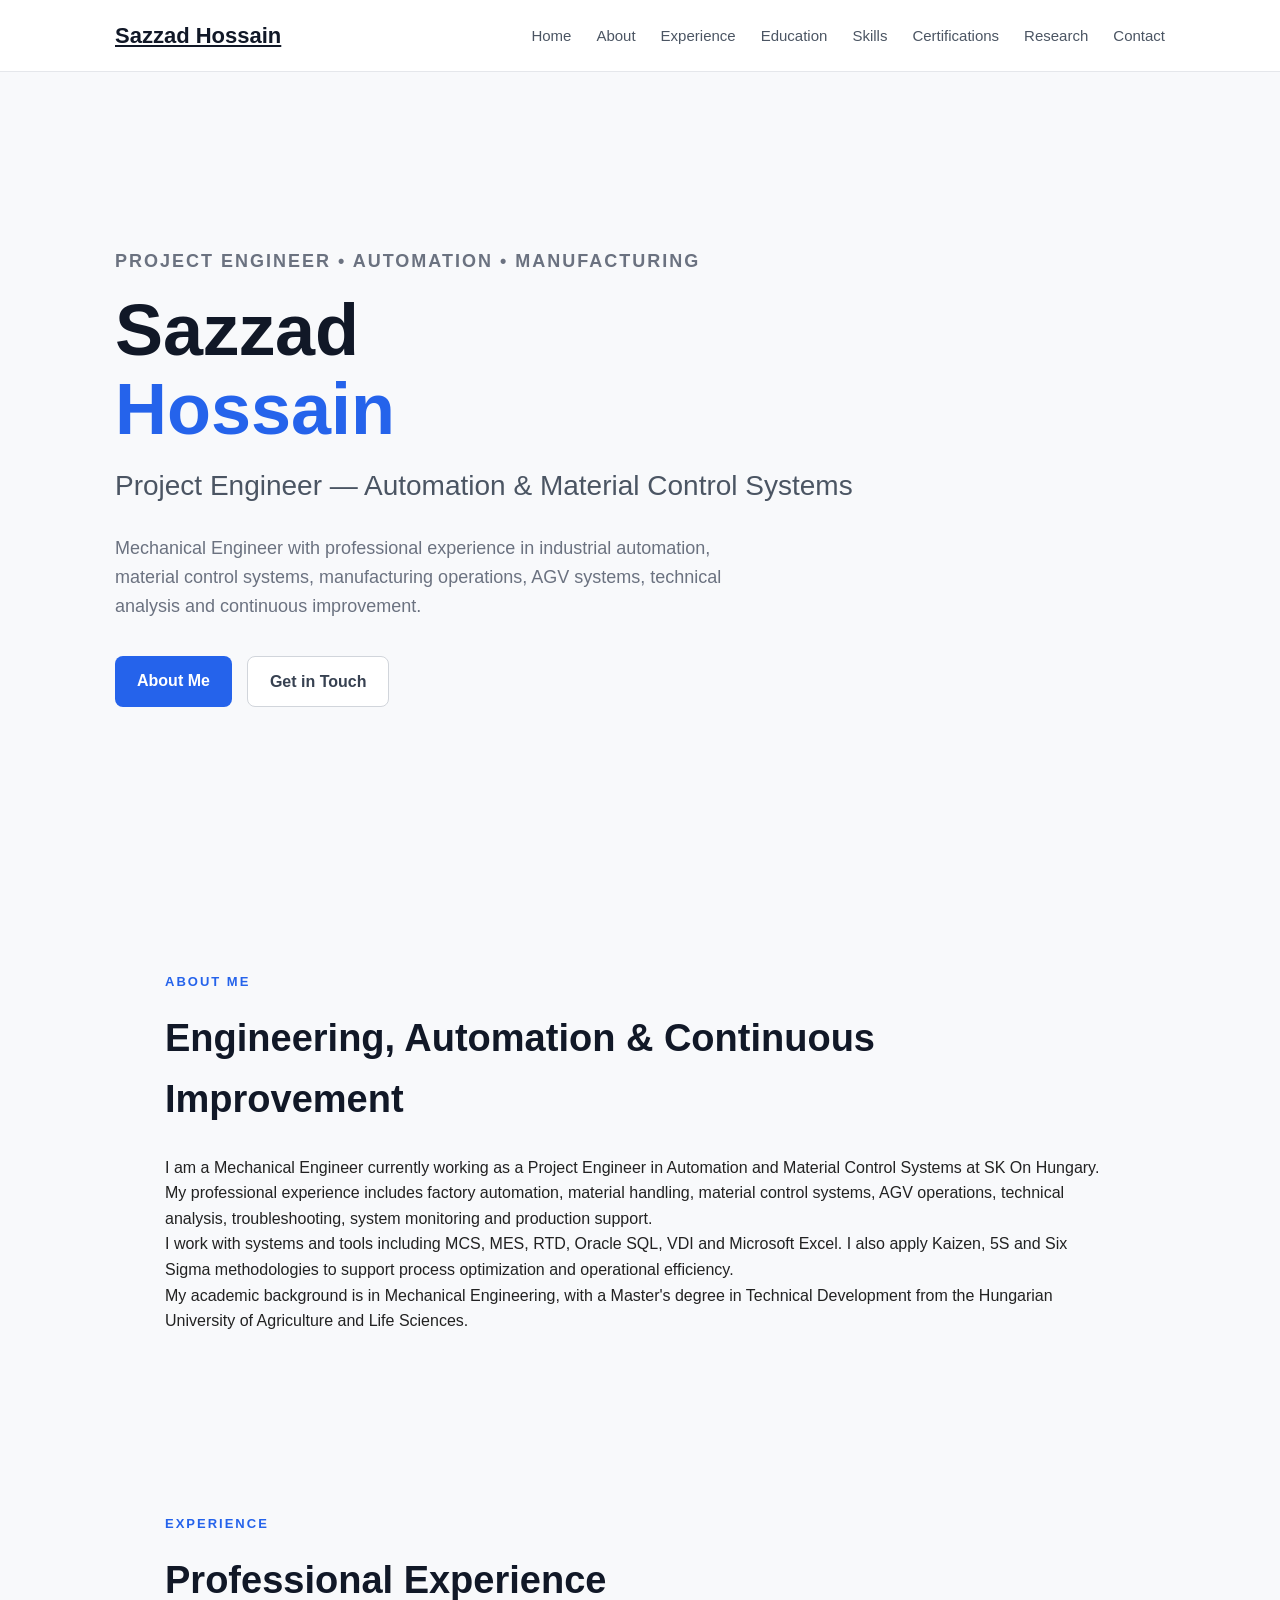
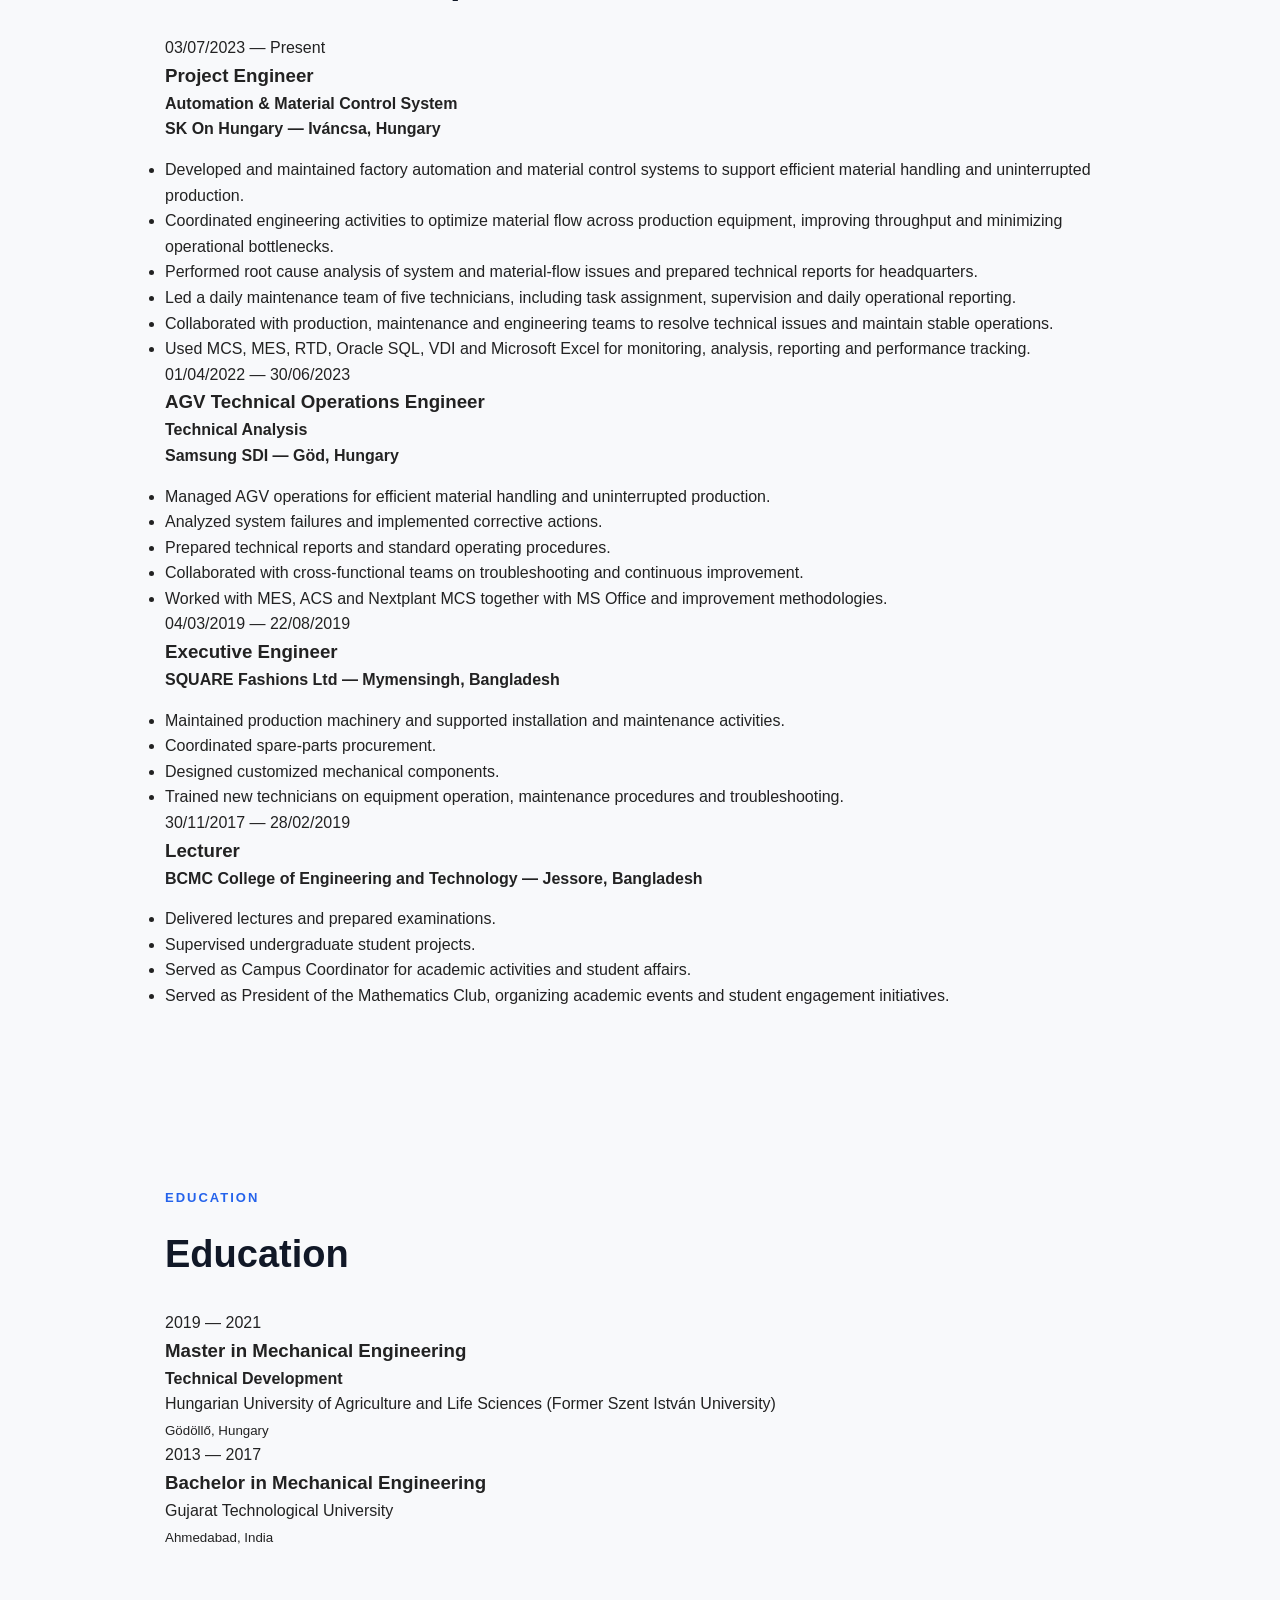
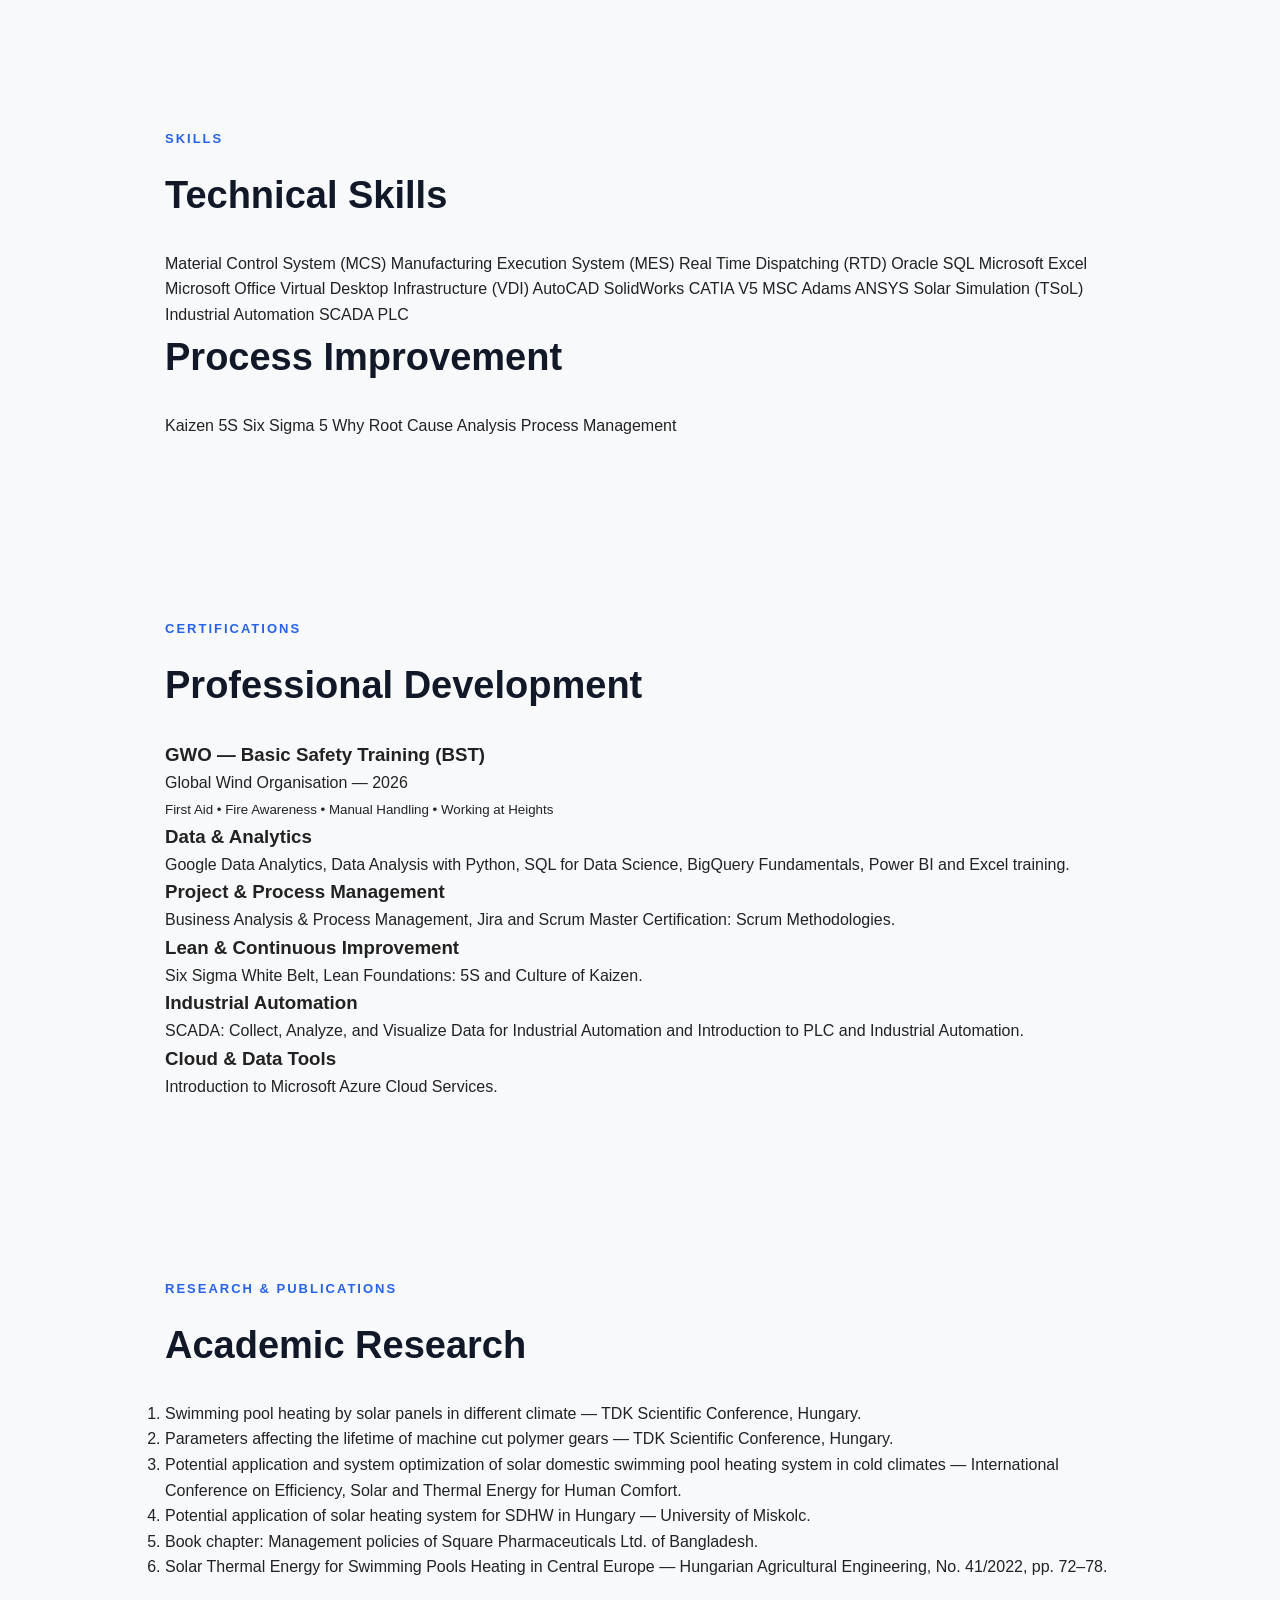
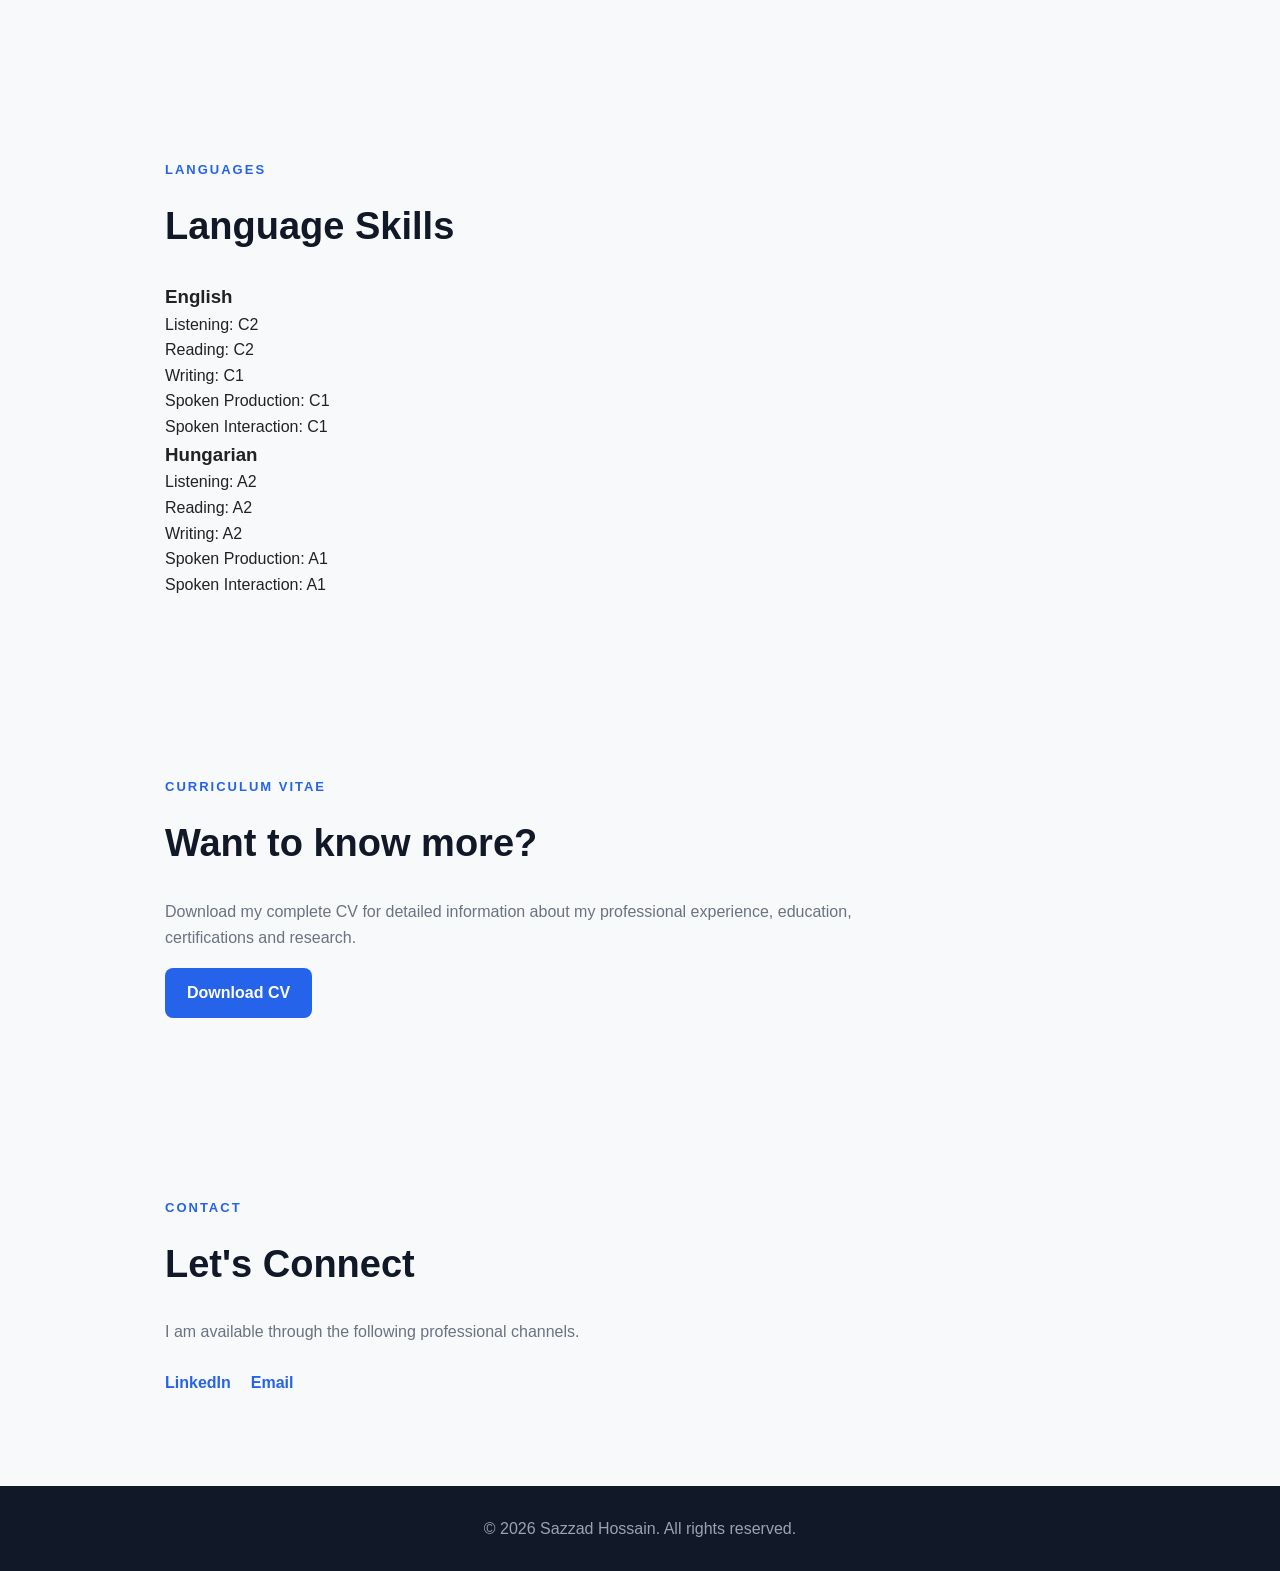
==== commit db84b714: "Update index.html" ====
--- a/index.html
+++ b/index.html
@@ -696,11 +696,6 @@
 
             <div class="contact-links">
 
-                <a href="https://github.com/sazzadhu"
-                   target="_blank">
-                    GitHub
-                </a>
-
                 <a href="https://www.linkedin.com/in/sazzad209/"
                    target="_blank">
                     LinkedIn
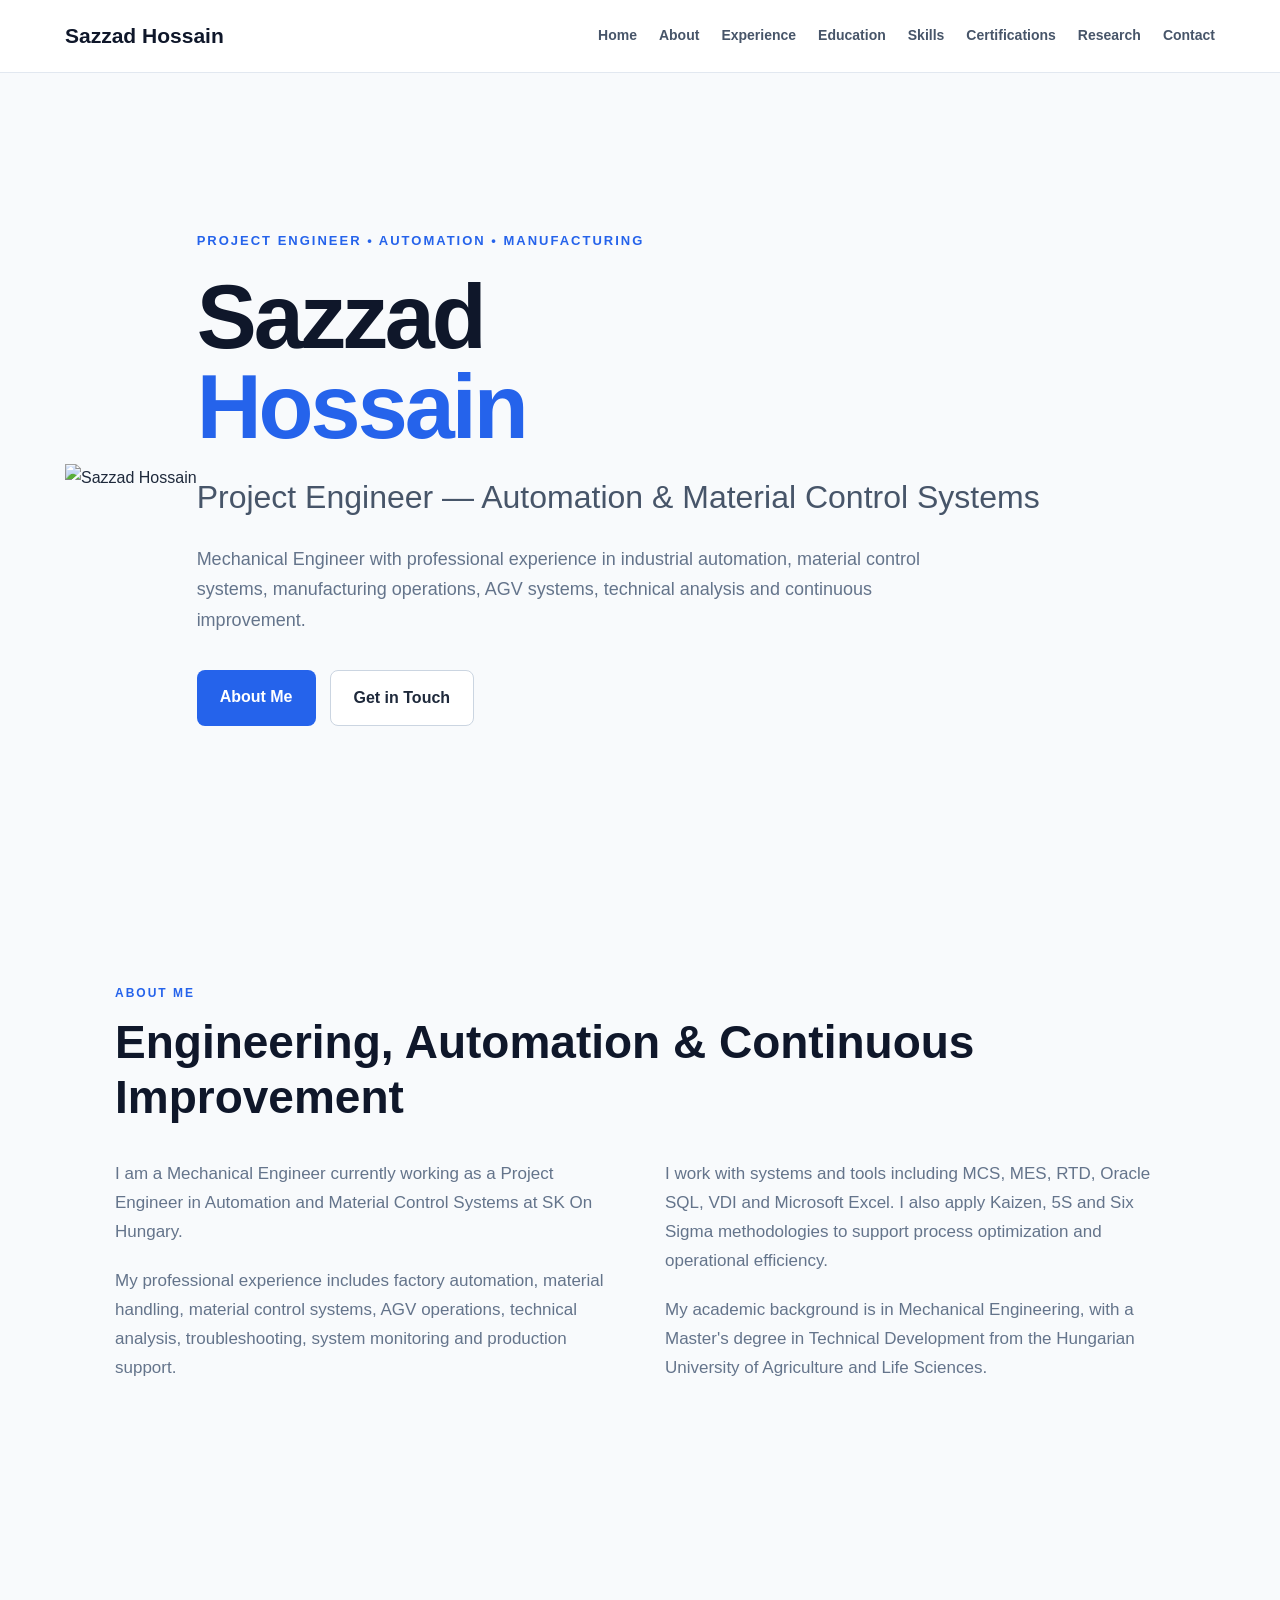
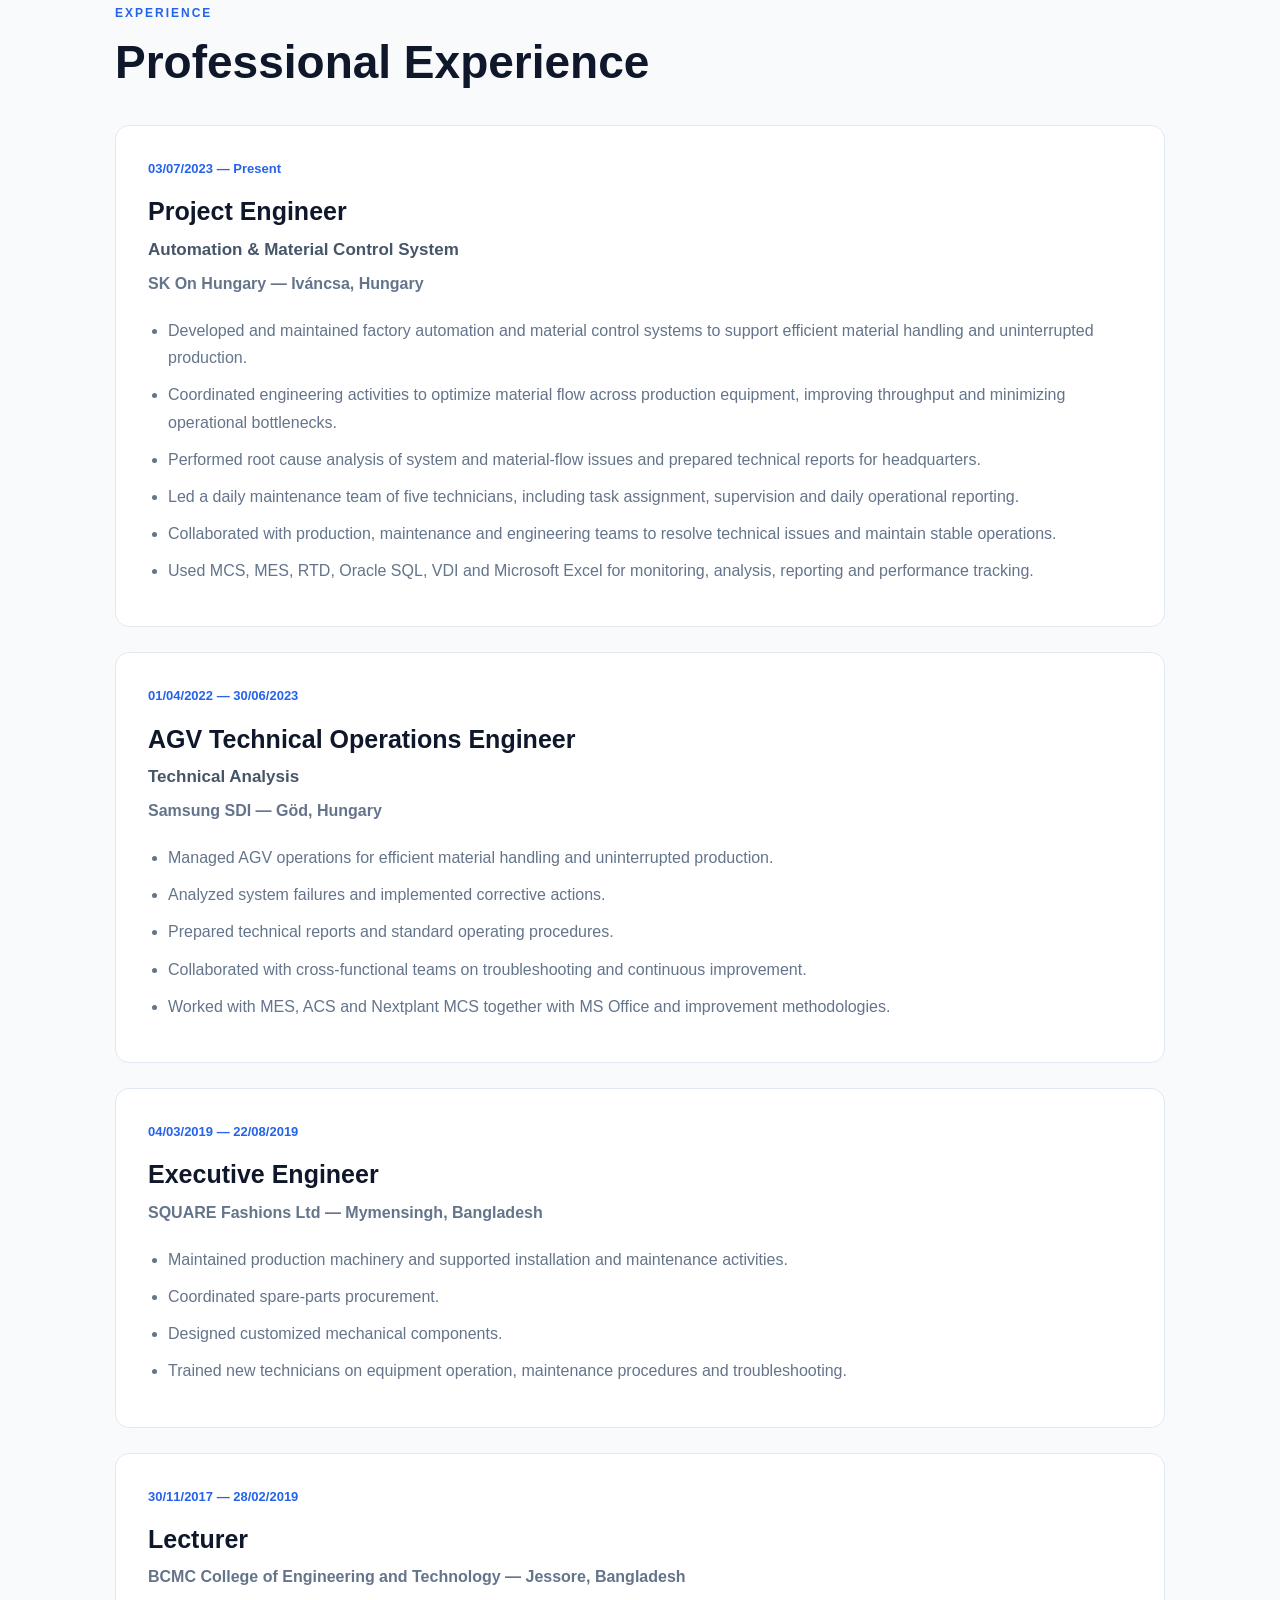
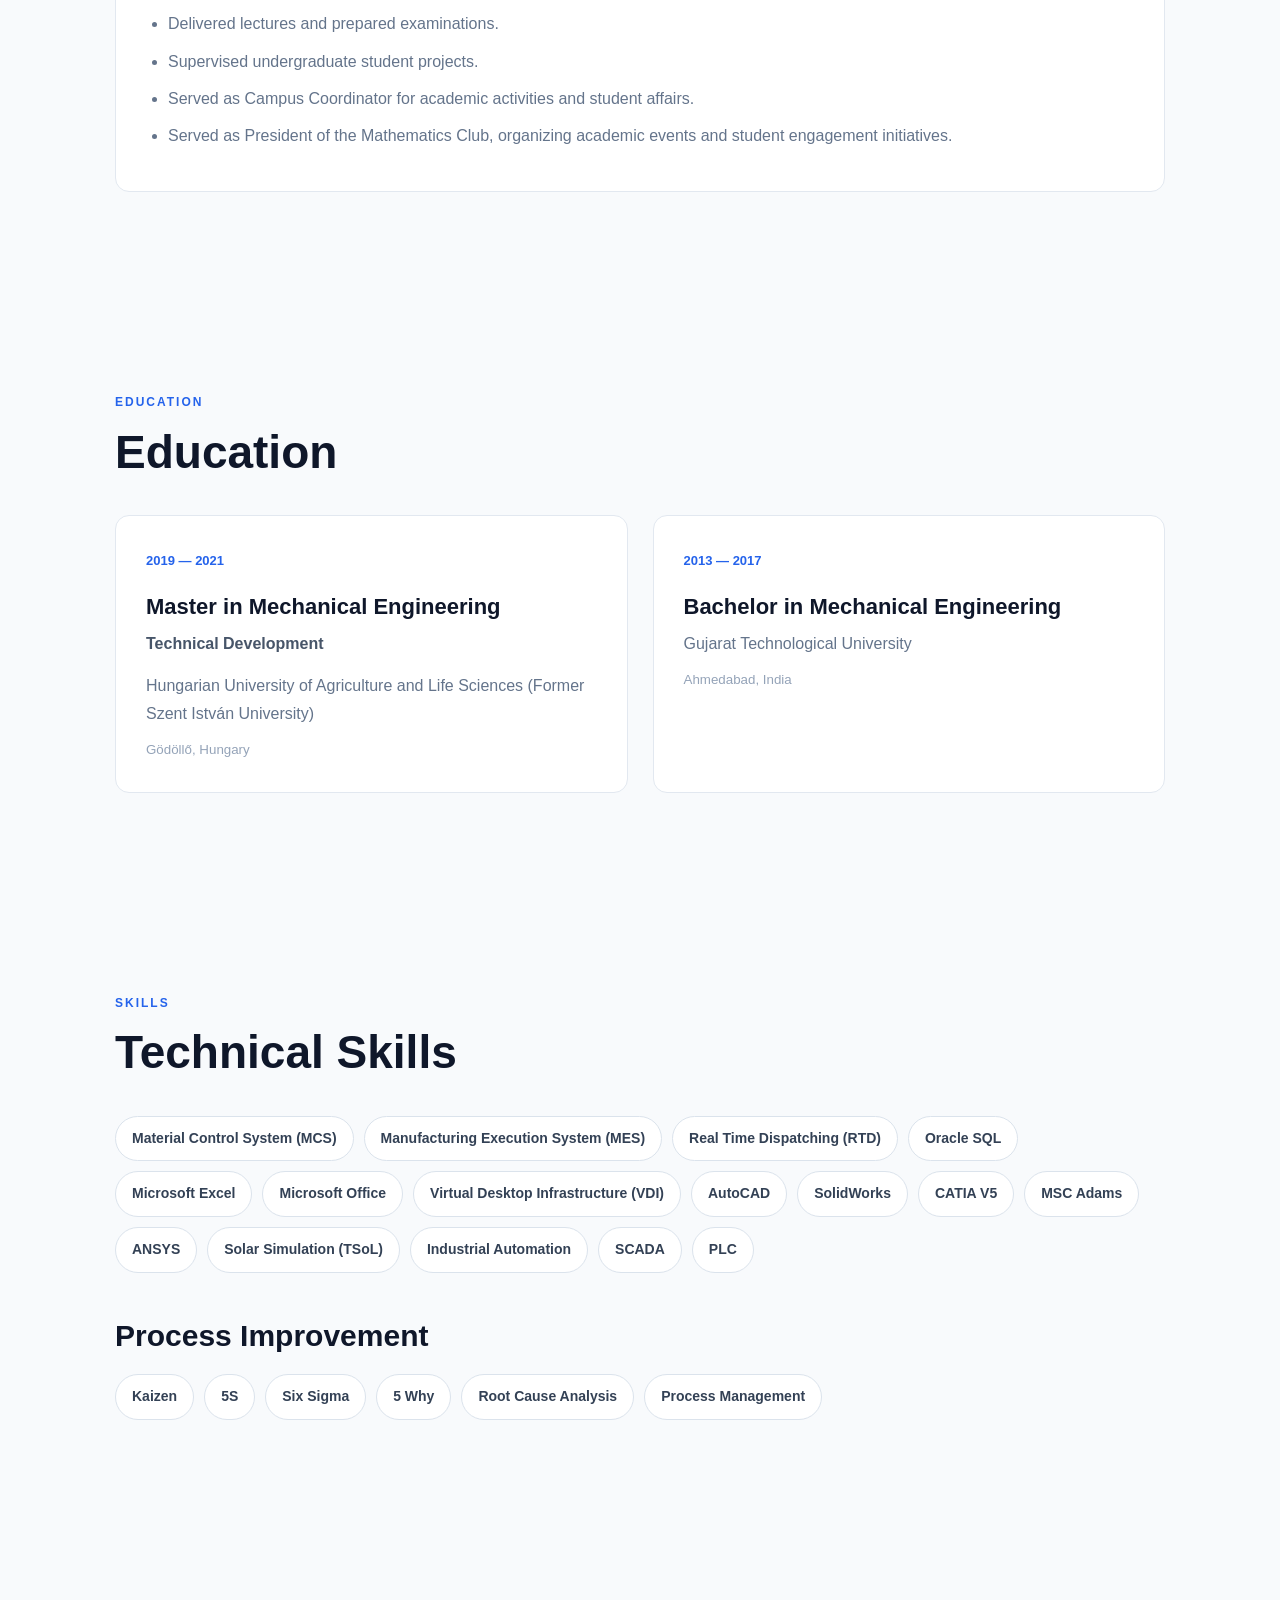
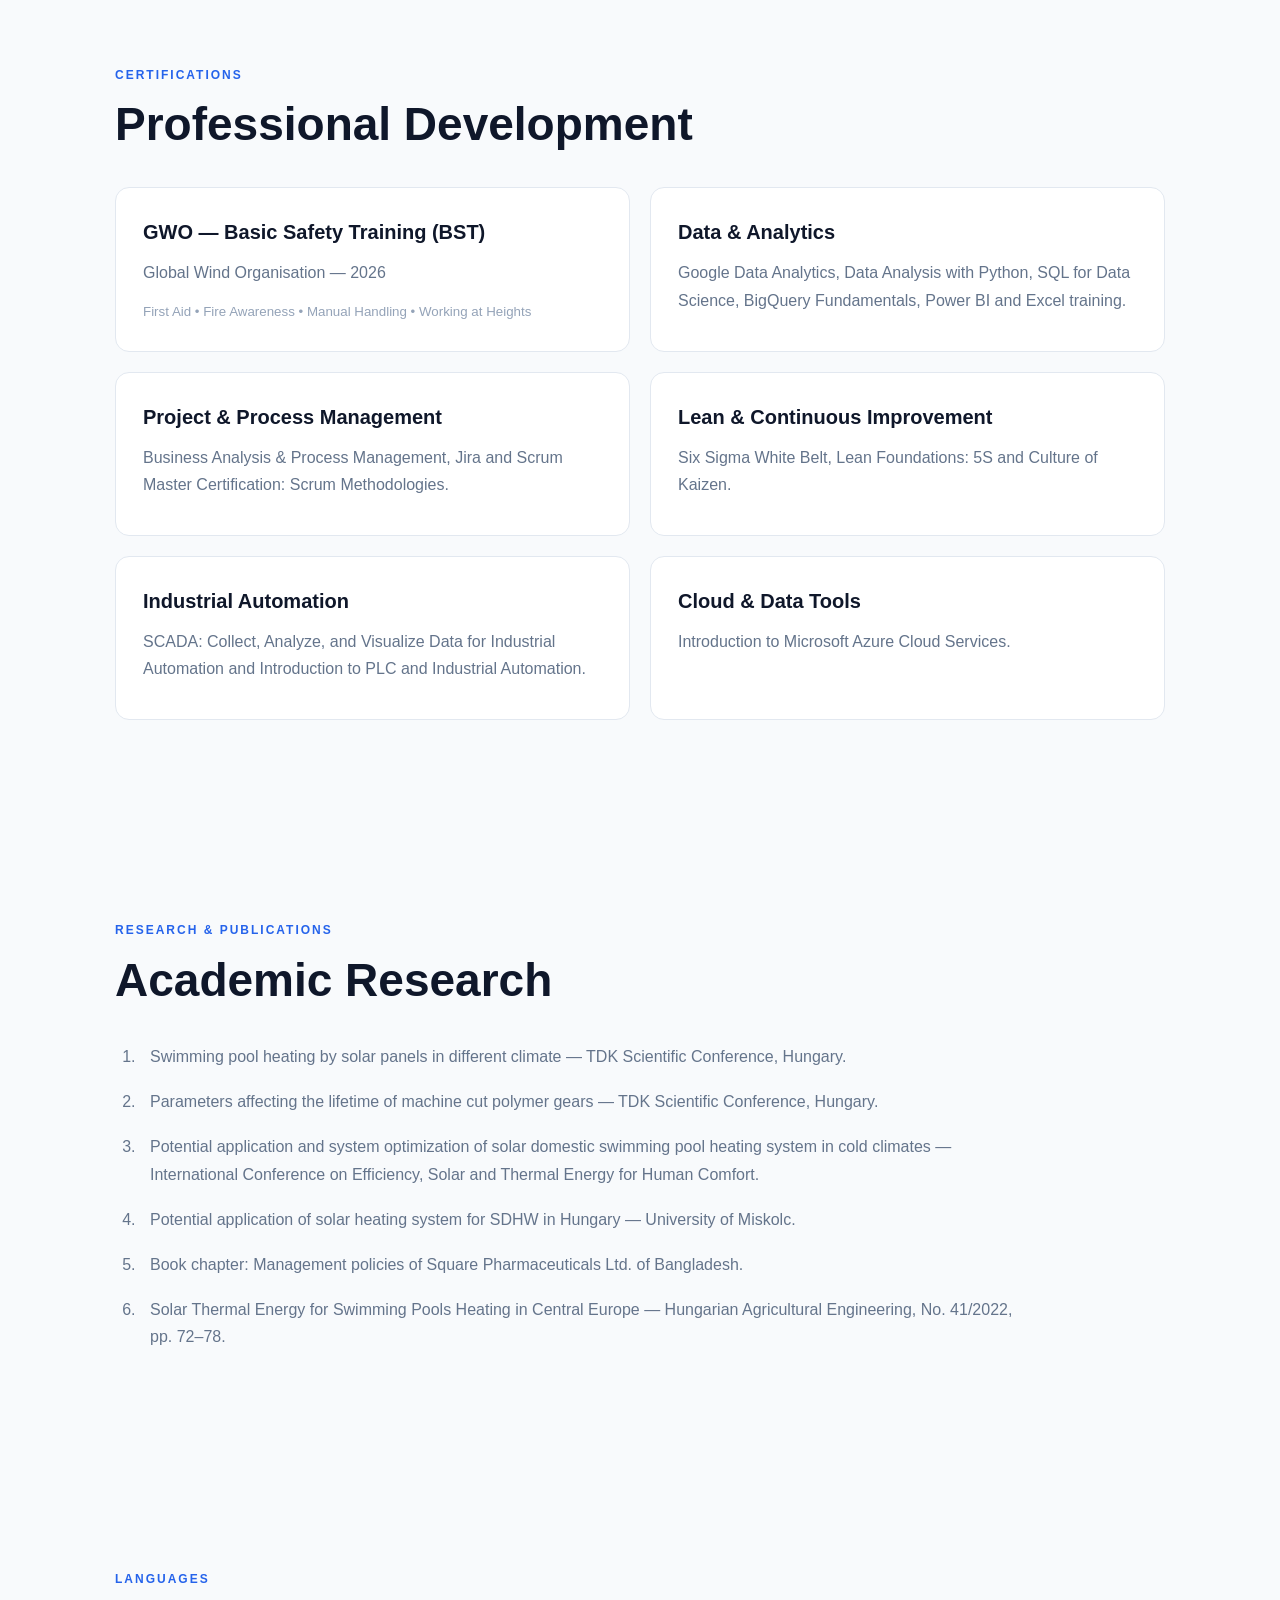
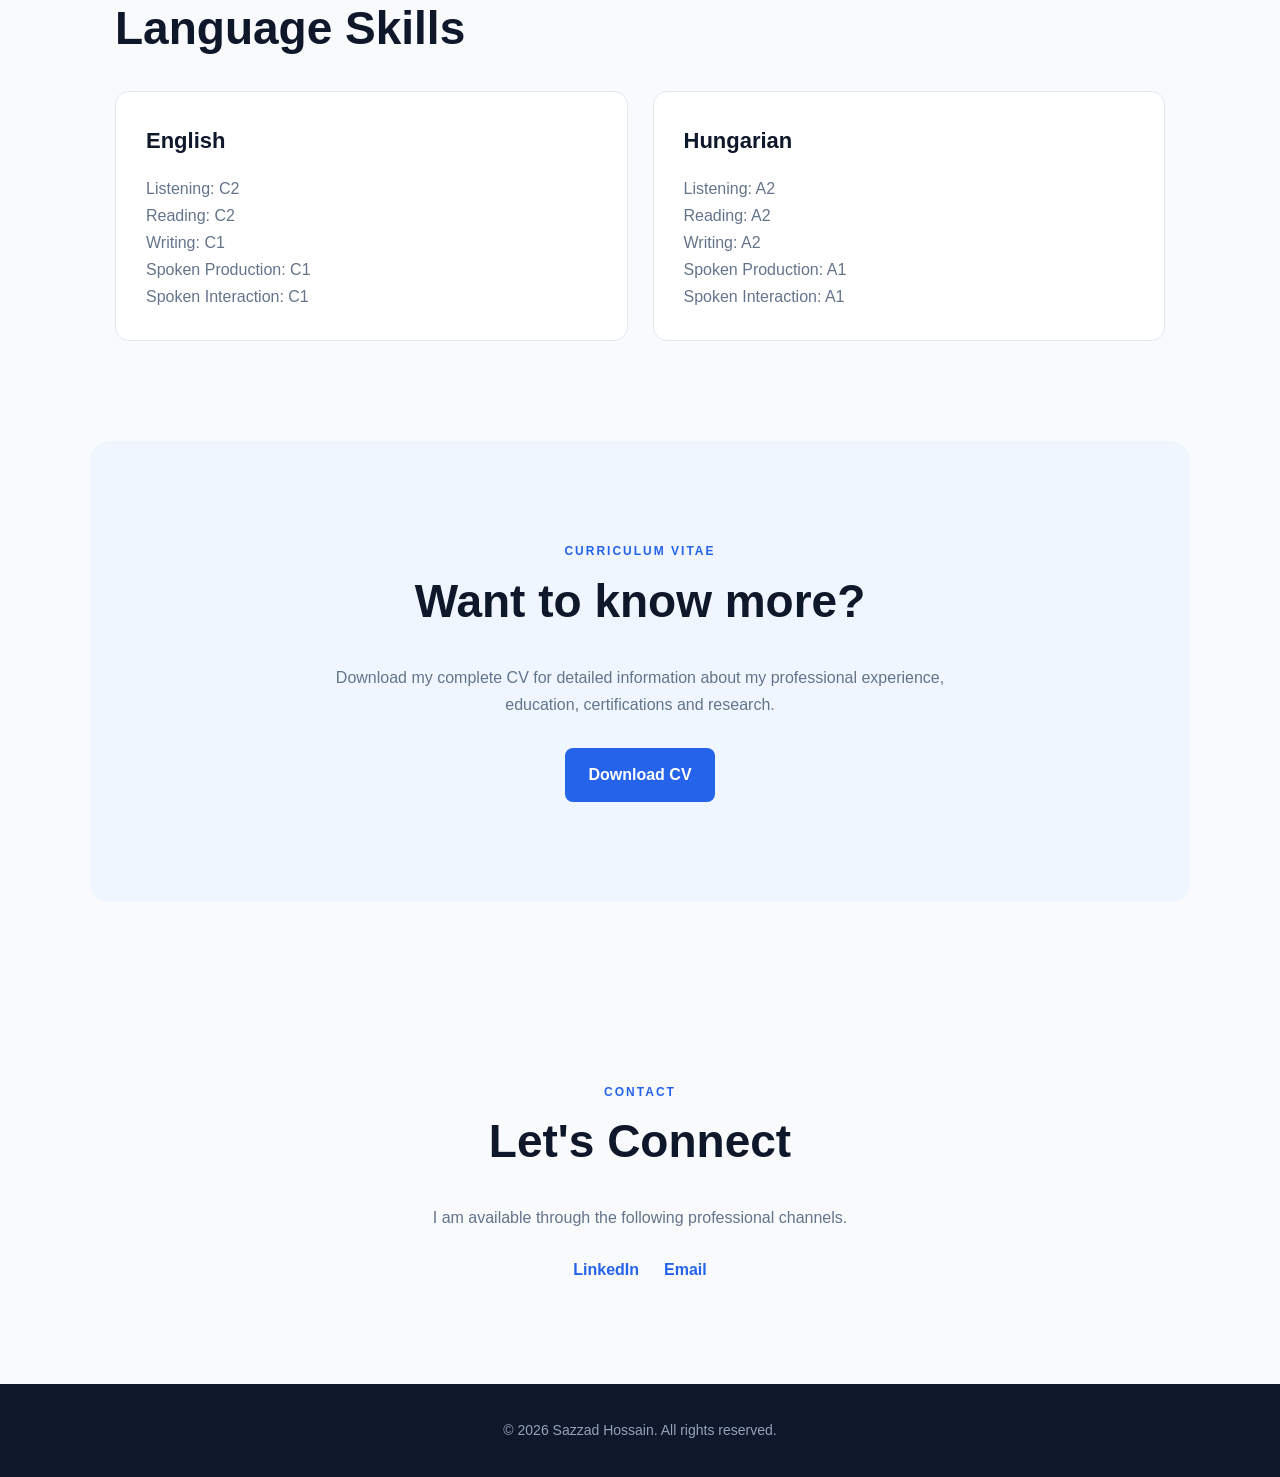
==== commit 6aee966a: "Update index.html" ====
--- a/index.html
+++ b/index.html
@@ -42,45 +42,50 @@
 
         <!-- ================= HERO ================= -->
 
-        <section id="home" class="hero">
-
-            <div class="hero-text">
-
-                <p class="welcome">
-                    PROJECT ENGINEER • AUTOMATION • MANUFACTURING
-                </p>
-
-                <h1>
-                    Sazzad<br>
-                    <span>Hossain</span>
-                </h1>
-
-                <h2>
-                    Project Engineer — Automation & Material Control Systems
-                </h2>
-
-                <p class="hero-description">
-                    Mechanical Engineer with professional experience in
-                    industrial automation, material control systems,
-                    manufacturing operations, AGV systems, technical
-                    analysis and continuous improvement.
-                </p>
-
-                <div class="buttons">
-
-                    <a href="#about" class="button primary">
-                        About Me
-                    </a>
-
-                    <a href="#contact" class="button secondary">
-                        Get in Touch
-                    </a>
-
-                </div>
-
-            </div>
-
-        </section>
+     <section id="home" class="hero">
+
+    <div class="hero-photo">
+        <img src="profile.jpg"
+             alt="Sazzad Hossain">
+    </div>
+
+    <div class="hero-text">
+
+        <p class="welcome">
+            PROJECT ENGINEER • AUTOMATION • MANUFACTURING
+        </p>
+
+        <h1>
+            Sazzad<br>
+            <span>Hossain</span>
+        </h1>
+
+        <h2>
+            Project Engineer — Automation & Material Control Systems
+        </h2>
+
+        <p class="hero-description">
+            Mechanical Engineer with professional experience in
+            industrial automation, material control systems,
+            manufacturing operations, AGV systems, technical
+            analysis and continuous improvement.
+        </p>
+
+        <div class="buttons">
+
+            <a href="#about" class="button primary">
+                About Me
+            </a>
+
+            <a href="#contact" class="button secondary">
+                Get in Touch
+            </a>
+
+        </div>
+
+    </div>
+
+</section>
 
 
         <!-- ================= ABOUT ================= -->
--- a/style.css
+++ b/style.css
@@ -1,292 +1,667 @@
+/* =========================
+   RESET
+========================= */
+
 * {
-  margin: 0;
-  padding: 0;
-  box-sizing: border-box;
-  }
+    margin: 0;
+    padding: 0;
+    box-sizing: border-box;
+}
 
 html {
-scroll-behavior: smooth;
+    scroll-behavior: smooth;
 }
 
 body {
-font-family: Arial, Helvetica, sans-serif;
-line-height: 1.6;
-color: #222;
-background: #f8f9fb;
-}
-
-/* Navigation */
+    font-family: Arial, Helvetica, sans-serif;
+    background: #f8fafc;
+    color: #1e293b;
+    line-height: 1.7;
+}
+
+a {
+    color: inherit;
+}
+
+section {
+    scroll-margin-top: 90px;
+}
+
+
+/* =========================
+   NAVIGATION
+========================= */
 
 header {
-position: sticky;
-top: 0;
-z-index: 1000;
-background: #ffffff;
-border-bottom: 1px solid #e5e7eb;
+    position: sticky;
+    top: 0;
+    z-index: 1000;
+    background: rgba(255, 255, 255, 0.96);
+    border-bottom: 1px solid #e2e8f0;
 }
 
 .navbar {
-max-width: 1100px;
-margin: auto;
-padding: 18px 25px;
-display: flex;
-justify-content: space-between;
-align-items: center;
+    max-width: 1200px;
+    margin: auto;
+    padding: 18px 25px;
+
+    display: flex;
+    justify-content: space-between;
+    align-items: center;
+
+    gap: 30px;
 }
 
 .logo {
-font-size: 22px;
-font-weight: 700;
-color: #111827;
+    text-decoration: none;
+    font-size: 21px;
+    font-weight: 800;
+    color: #0f172a;
+    white-space: nowrap;
 }
 
 .nav-links {
-display: flex;
-gap: 25px;
+    display: flex;
+    align-items: center;
+    gap: 22px;
+    flex-wrap: wrap;
 }
 
 .nav-links a {
-text-decoration: none;
-color: #4b5563;
-font-size: 15px;
-font-weight: 500;
+    text-decoration: none;
+    color: #475569;
+    font-size: 14px;
+    font-weight: 600;
+
+    transition: color 0.2s ease;
 }
 
 .nav-links a:hover {
-color: #2563eb;
-}
-
-/* Hero */
+    color: #2563eb;
+}
+
+
+/* =========================
+   HERO
+========================= */
 
 .hero {
-min-height: 90vh;
-display: flex;
-align-items: center;
-max-width: 1100px;
-margin: auto;
-padding: 80px 25px;
+    min-height: 90vh;
+
+    max-width: 1200px;
+    margin: auto;
+
+    padding: 100px 25px;
+
+    display: flex;
+    align-items: center;
 }
 
 .hero-text {
-max-width: 750px;
-}
-
-.welcome,
+    max-width: 900px;
+}
+
+.welcome {
+    color: #2563eb;
+    font-size: 13px;
+    font-weight: 800;
+    letter-spacing: 2px;
+
+    margin-bottom: 20px;
+}
+
+.hero h1 {
+    font-size: clamp(52px, 8vw, 90px);
+    line-height: 1;
+    letter-spacing: -3px;
+
+    color: #0f172a;
+    margin-bottom: 25px;
+}
+
+.hero h1 span {
+    color: #2563eb;
+}
+
+.hero h2 {
+    font-size: clamp(22px, 3vw, 32px);
+    font-weight: 500;
+    line-height: 1.3;
+
+    color: #475569;
+
+    max-width: 850px;
+    margin-bottom: 25px;
+}
+
+.hero-description {
+    font-size: 18px;
+    color: #64748b;
+
+    max-width: 750px;
+}
+
+
+/* =========================
+   BUTTONS
+========================= */
+
+.buttons {
+    display: flex;
+    flex-wrap: wrap;
+    gap: 14px;
+
+    margin-top: 35px;
+}
+
+.button {
+    display: inline-block;
+
+    padding: 13px 23px;
+
+    border-radius: 8px;
+
+    text-decoration: none;
+
+    font-weight: 700;
+
+    transition:
+        transform 0.2s ease,
+        background 0.2s ease;
+}
+
+.button:hover {
+    transform: translateY(-2px);
+}
+
+.button.primary {
+    background: #2563eb;
+    color: #ffffff;
+}
+
+.button.primary:hover {
+    background: #1d4ed8;
+}
+
+.button.secondary {
+    background: #ffffff;
+    color: #1e293b;
+
+    border: 1px solid #cbd5e1;
+}
+
+.button.secondary:hover {
+    background: #f1f5f9;
+}
+
+
+/* =========================
+   GENERAL SECTIONS
+========================= */
+
+.section {
+    max-width: 1100px;
+    margin: auto;
+
+    padding: 100px 25px;
+}
+
 .section-label {
-color: #2563eb;
-font-size: 13px;
-font-weight: 700;
-letter-spacing: 2px;
-margin-bottom: 15px;
-}
-
-.hero h1 {
-font-size: clamp(42px, 7vw, 72px);
-line-height: 1.1;
-margin-bottom: 15px;
-color: #111827;
-}
-
-.hero h1 span {
-color: #2563eb;
-}
-
-.hero h2 {
-font-size: 28px;
-font-weight: 500;
-color: #4b5563;
-margin-bottom: 25px;
-}
-
-.hero p {
-font-size: 18px;
-color: #6b7280;
-max-width: 650px;
-}
-
-/* Buttons */
-
-.buttons {
-margin-top: 35px;
-display: flex;
-gap: 15px;
-flex-wrap: wrap;
-}
-
-.button {
-display: inline-block;
-padding: 12px 22px;
-border-radius: 8px;
-text-decoration: none;
-font-weight: 600;
-transition: 0.2s;
-}
-
-.button.primary {
-background: #2563eb;
-color: white;
-}
-
-.button.primary:hover {
-background: #1d4ed8;
-}
-
-.button.secondary {
-border: 1px solid #d1d5db;
-color: #374151;
-background: white;
-}
-
-.button.secondary:hover {
-background: #f3f4f6;
-}
-
-/* Sections */
-
-.section {
-max-width: 1000px;
-margin: auto;
-padding: 90px 25px;
+    color: #2563eb;
+
+    font-size: 12px;
+    font-weight: 800;
+
+    letter-spacing: 2px;
+
+    margin-bottom: 12px;
 }
 
 .section h2 {
-font-size: 38px;
-margin-bottom: 25px;
-color: #111827;
-}
-
-.section > p:not(.section-label) {
-max-width: 750px;
-color: #6b7280;
-margin-bottom: 18px;
-}
-
-/* Cards */
-
-.card {
-background: white;
-border: 1px solid #e5e7eb;
-border-radius: 12px;
-padding: 30px;
-margin-top: 25px;
-}
-
-.card h3 {
-font-size: 22px;
-margin-bottom: 8px;
-color: #111827;
-}
-
-.card p {
-color: #6b7280;
+    font-size: clamp(32px, 5vw, 46px);
+
+    line-height: 1.2;
+
+    color: #0f172a;
+
+    margin-bottom: 35px;
+}
+
+
+/* =========================
+   ABOUT
+========================= */
+
+.about-content {
+    display: grid;
+
+    grid-template-columns: 1fr 1fr;
+
+    gap: 50px;
+}
+
+.about-content p {
+    color: #64748b;
+
+    font-size: 17px;
+
+    margin-bottom: 20px;
+}
+
+
+/* =========================
+   EXPERIENCE
+========================= */
+
+.timeline {
+    display: flex;
+    flex-direction: column;
+
+    gap: 25px;
+}
+
+.experience-card {
+    background: #ffffff;
+
+    border: 1px solid #e2e8f0;
+
+    border-radius: 14px;
+
+    padding: 32px;
+
+    transition:
+        transform 0.2s ease,
+        box-shadow 0.2s ease;
+}
+
+.experience-card:hover {
+    transform: translateY(-3px);
+
+    box-shadow:
+        0 15px 35px rgba(15, 23, 42, 0.08);
+}
+
+.experience-date {
+    color: #2563eb;
+
+    font-size: 13px;
+    font-weight: 800;
+
+    margin-bottom: 10px;
+}
+
+.experience-card h3 {
+    font-size: 25px;
+
+    color: #0f172a;
+
+    margin-bottom: 3px;
+}
+
+.experience-card h4 {
+    color: #475569;
+
+    font-size: 17px;
+
+    font-weight: 600;
+
+    margin-bottom: 5px;
 }
 
 .company {
-font-weight: 600;
-margin-bottom: 15px;
-}
-
-/* Skills */
-
-.skills {
-display: flex;
-flex-wrap: wrap;
-gap: 12px;
-margin-top: 30px;
-}
-
-.skill {
-background: white;
-border: 1px solid #e5e7eb;
-padding: 10px 18px;
-border-radius: 20px;
-color: #374151;
-}
-
-/* Projects */
-
-.projects {
-display: grid;
-grid-template-columns: repeat(2, 1fr);
-gap: 20px;
-}
-
-.project-link {
-display: inline-block;
-margin-top: 15px;
-color: #2563eb;
-text-decoration: none;
-font-weight: 600;
-}
-
-.project-link:hover {
-text-decoration: underline;
-}
-
-/* Contact */
+    color: #64748b;
+
+    font-weight: 700;
+
+    margin-bottom: 20px;
+}
+
+.experience-card ul {
+    padding-left: 20px;
+
+    color: #64748b;
+}
+
+.experience-card li {
+    margin-bottom: 10px;
+}
+
+
+/* =========================
+   EDUCATION
+========================= */
+
+.education-grid {
+    display: grid;
+
+    grid-template-columns: repeat(2, 1fr);
+
+    gap: 25px;
+}
+
+.education-card {
+    background: #ffffff;
+
+    border: 1px solid #e2e8f0;
+
+    border-radius: 14px;
+
+    padding: 30px;
+}
+
+.education-card span {
+    color: #2563eb;
+
+    font-size: 13px;
+    font-weight: 800;
+}
+
+.education-card h3 {
+    color: #0f172a;
+
+    font-size: 22px;
+
+    margin-top: 15px;
+    margin-bottom: 5px;
+}
+
+.education-card h4 {
+    color: #475569;
+
+    margin-bottom: 15px;
+}
+
+.education-card p {
+    color: #64748b;
+
+    margin-bottom: 8px;
+}
+
+.education-card small {
+    color: #94a3b8;
+}
+
+
+/* =========================
+   SKILLS
+========================= */
+
+.skills-grid {
+    display: flex;
+
+    flex-wrap: wrap;
+
+    gap: 10px;
+
+    margin-bottom: 45px;
+}
+
+.skills-grid span {
+    background: #ffffff;
+
+    border: 1px solid #dbe3ec;
+
+    border-radius: 30px;
+
+    padding: 10px 16px;
+
+    color: #334155;
+
+    font-size: 14px;
+
+    font-weight: 600;
+}
+
+.sub-heading {
+    font-size: 30px !important;
+
+    margin-top: 40px;
+
+    margin-bottom: 20px !important;
+}
+
+
+/* =========================
+   CERTIFICATIONS
+========================= */
+
+.certification-list {
+    display: grid;
+
+    grid-template-columns: repeat(2, 1fr);
+
+    gap: 20px;
+}
+
+.certification-card {
+    background: #ffffff;
+
+    border: 1px solid #e2e8f0;
+
+    border-radius: 14px;
+
+    padding: 27px;
+}
+
+.certification-card h3 {
+    color: #0f172a;
+
+    font-size: 20px;
+
+    margin-bottom: 10px;
+}
+
+.certification-card p {
+    color: #64748b;
+
+    margin-bottom: 10px;
+}
+
+.certification-card small {
+    color: #94a3b8;
+}
+
+
+/* =========================
+   RESEARCH
+========================= */
+
+.research-list {
+    padding-left: 25px;
+
+    max-width: 900px;
+}
+
+.research-list li {
+    color: #64748b;
+
+    padding-left: 10px;
+
+    margin-bottom: 18px;
+}
+
+
+/* =========================
+   LANGUAGES
+========================= */
+
+.language-grid {
+    display: grid;
+
+    grid-template-columns: repeat(2, 1fr);
+
+    gap: 25px;
+}
+
+.language-card {
+    background: #ffffff;
+
+    border: 1px solid #e2e8f0;
+
+    border-radius: 14px;
+
+    padding: 30px;
+}
+
+.language-card h3 {
+    color: #0f172a;
+
+    font-size: 22px;
+
+    margin-bottom: 15px;
+}
+
+.language-card p {
+    color: #64748b;
+}
+
+
+/* =========================
+   CV
+========================= */
+
+.cv-section {
+    text-align: center;
+
+    background: #eff6ff;
+
+    border-radius: 20px;
+
+    margin-bottom: 80px;
+}
+
+.cv-section p:not(.section-label) {
+    max-width: 650px;
+
+    margin: 0 auto 30px;
+
+    color: #64748b;
+}
+
+
+/* =========================
+   CONTACT
+========================= */
+
+.contact {
+    text-align: center;
+}
+
+.contact > p:not(.section-label) {
+    color: #64748b;
+
+    margin-bottom: 25px;
+}
 
 .contact-links {
-display: flex;
-gap: 20px;
-flex-wrap: wrap;
-margin-top: 25px;
+    display: flex;
+
+    justify-content: center;
+
+    flex-wrap: wrap;
+
+    gap: 25px;
 }
 
 .contact-links a {
-color: #2563eb;
-text-decoration: none;
-font-weight: 600;
+    color: #2563eb;
+
+    font-weight: 700;
+
+    text-decoration: none;
 }
 
 .contact-links a:hover {
-text-decoration: underline;
-}
-
-/* Footer */
+    text-decoration: underline;
+}
+
+
+/* =========================
+   FOOTER
+========================= */
 
 footer {
-text-align: center;
-padding: 30px 20px;
-background: #111827;
-color: #9ca3af;
-}
-
-/* Mobile */
-
-@media (max-width: 700px) {
-
-```
-.navbar {
-    flex-direction: column;
-    gap: 15px;
-}
-
-.nav-links {
-    gap: 12px;
-    flex-wrap: wrap;
-    justify-content: center;
-}
-
-.hero {
-    min-height: 80vh;
-    padding-top: 60px;
-}
-
-.hero h1 {
-    font-size: 44px;
-}
-
-.projects {
-    grid-template-columns: 1fr;
-}
-
-.section {
-    padding: 65px 20px;
-}
-
-.section h2 {
-    font-size: 32px;
-}
-```
-
-}
+    text-align: center;
+
+    padding: 35px 20px;
+
+    background: #0f172a;
+
+    color: #94a3b8;
+
+    font-size: 14px;
+}
+
+
+/* =========================
+   MOBILE
+========================= */
+
+@media (max-width: 800px) {
+
+    .navbar {
+        flex-direction: column;
+
+        padding: 16px 20px;
+    }
+
+    .nav-links {
+        justify-content: center;
+
+        gap: 12px 16px;
+    }
+
+    .hero {
+        min-height: 80vh;
+
+        padding: 70px 20px;
+    }
+
+    .hero h1 {
+        letter-spacing: -2px;
+    }
+
+    .section {
+        padding: 75px 20px;
+    }
+
+    .about-content,
+    .education-grid,
+    .certification-list,
+    .language-grid {
+        grid-template-columns: 1fr;
+    }
+
+    .experience-card {
+        padding: 25px;
+    }
+}
+
+
+@media (max-width: 500px) {
+
+    .nav-links a {
+        font-size: 13px;
+    }
+
+    .hero h1 {
+        font-size: 48px;
+    }
+
+    .hero h2 {
+        font-size: 21px;
+    }
+
+    .hero-description {
+        font-size: 16px;
+    }
+
+    .section h2 {
+        font-size: 32px;
+    }
+
+    .button {
+        width: 100%;
+        text-align: center;
+    }
+}
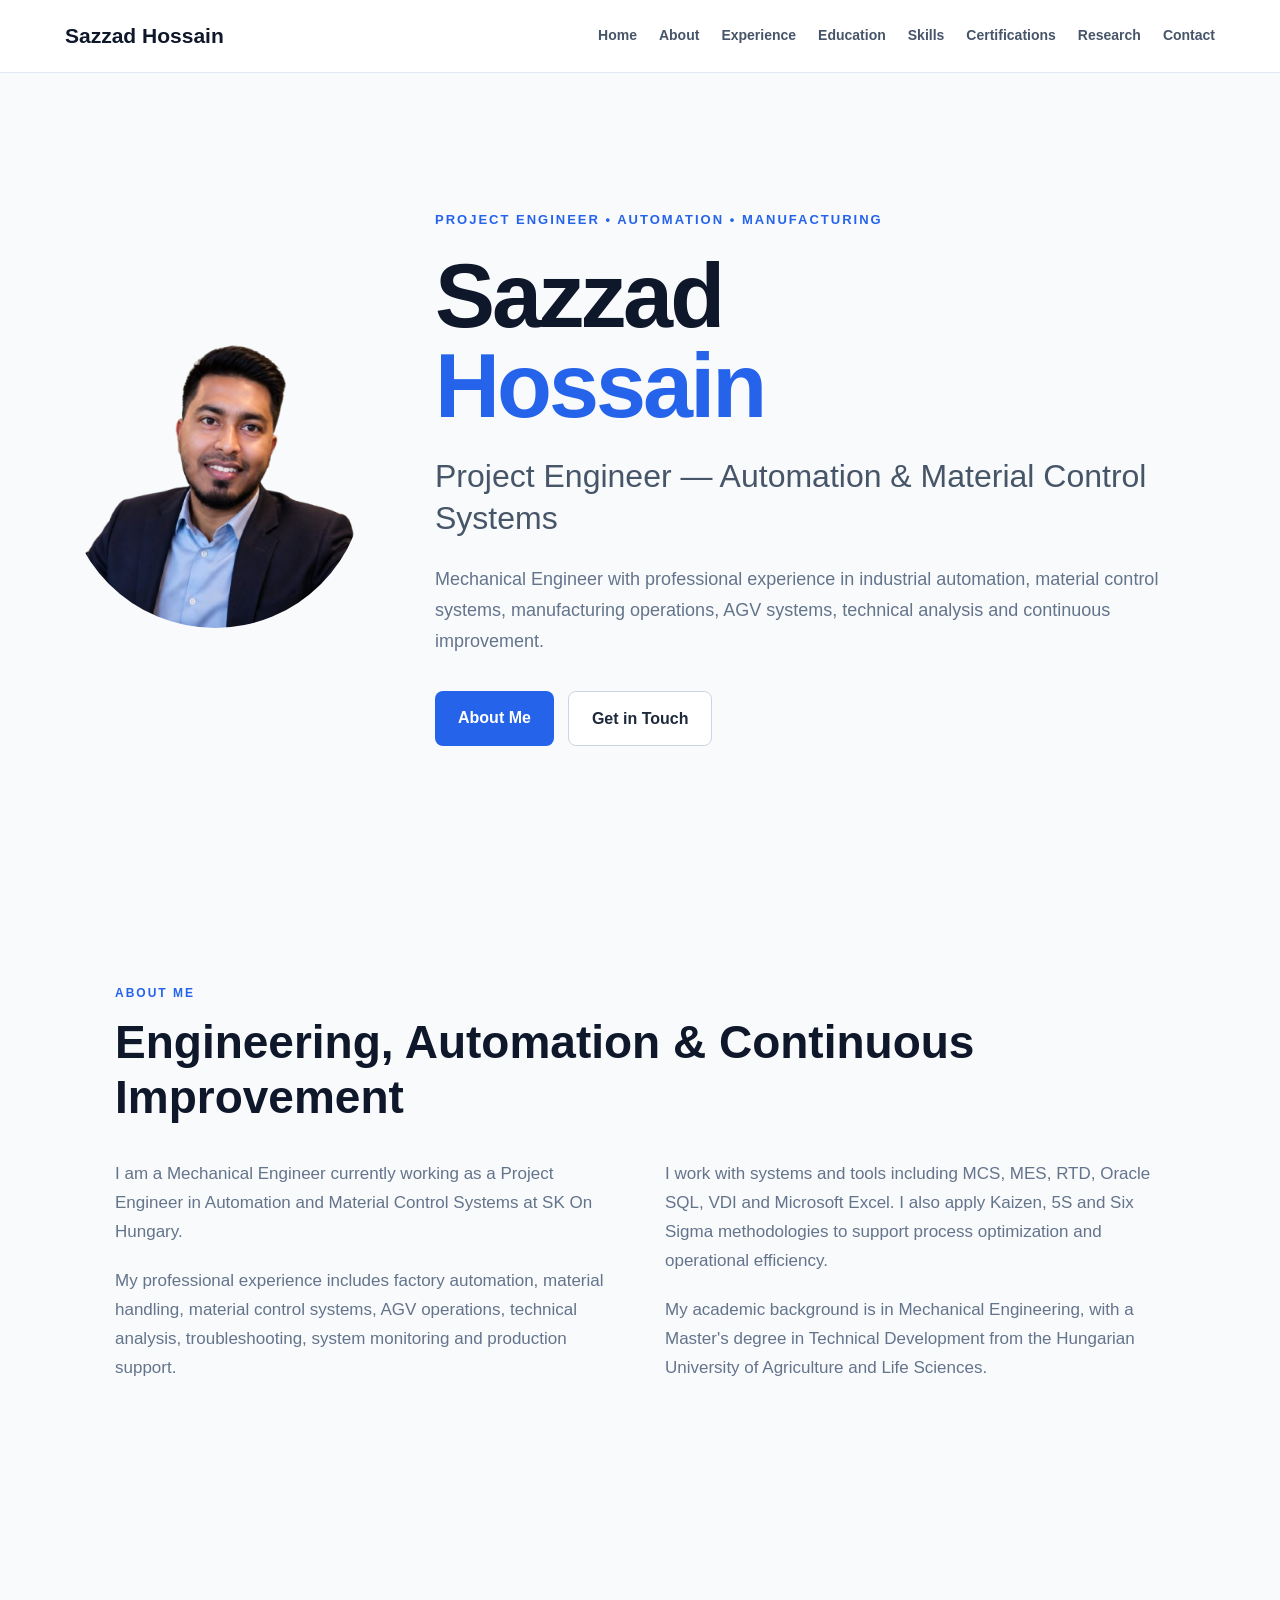
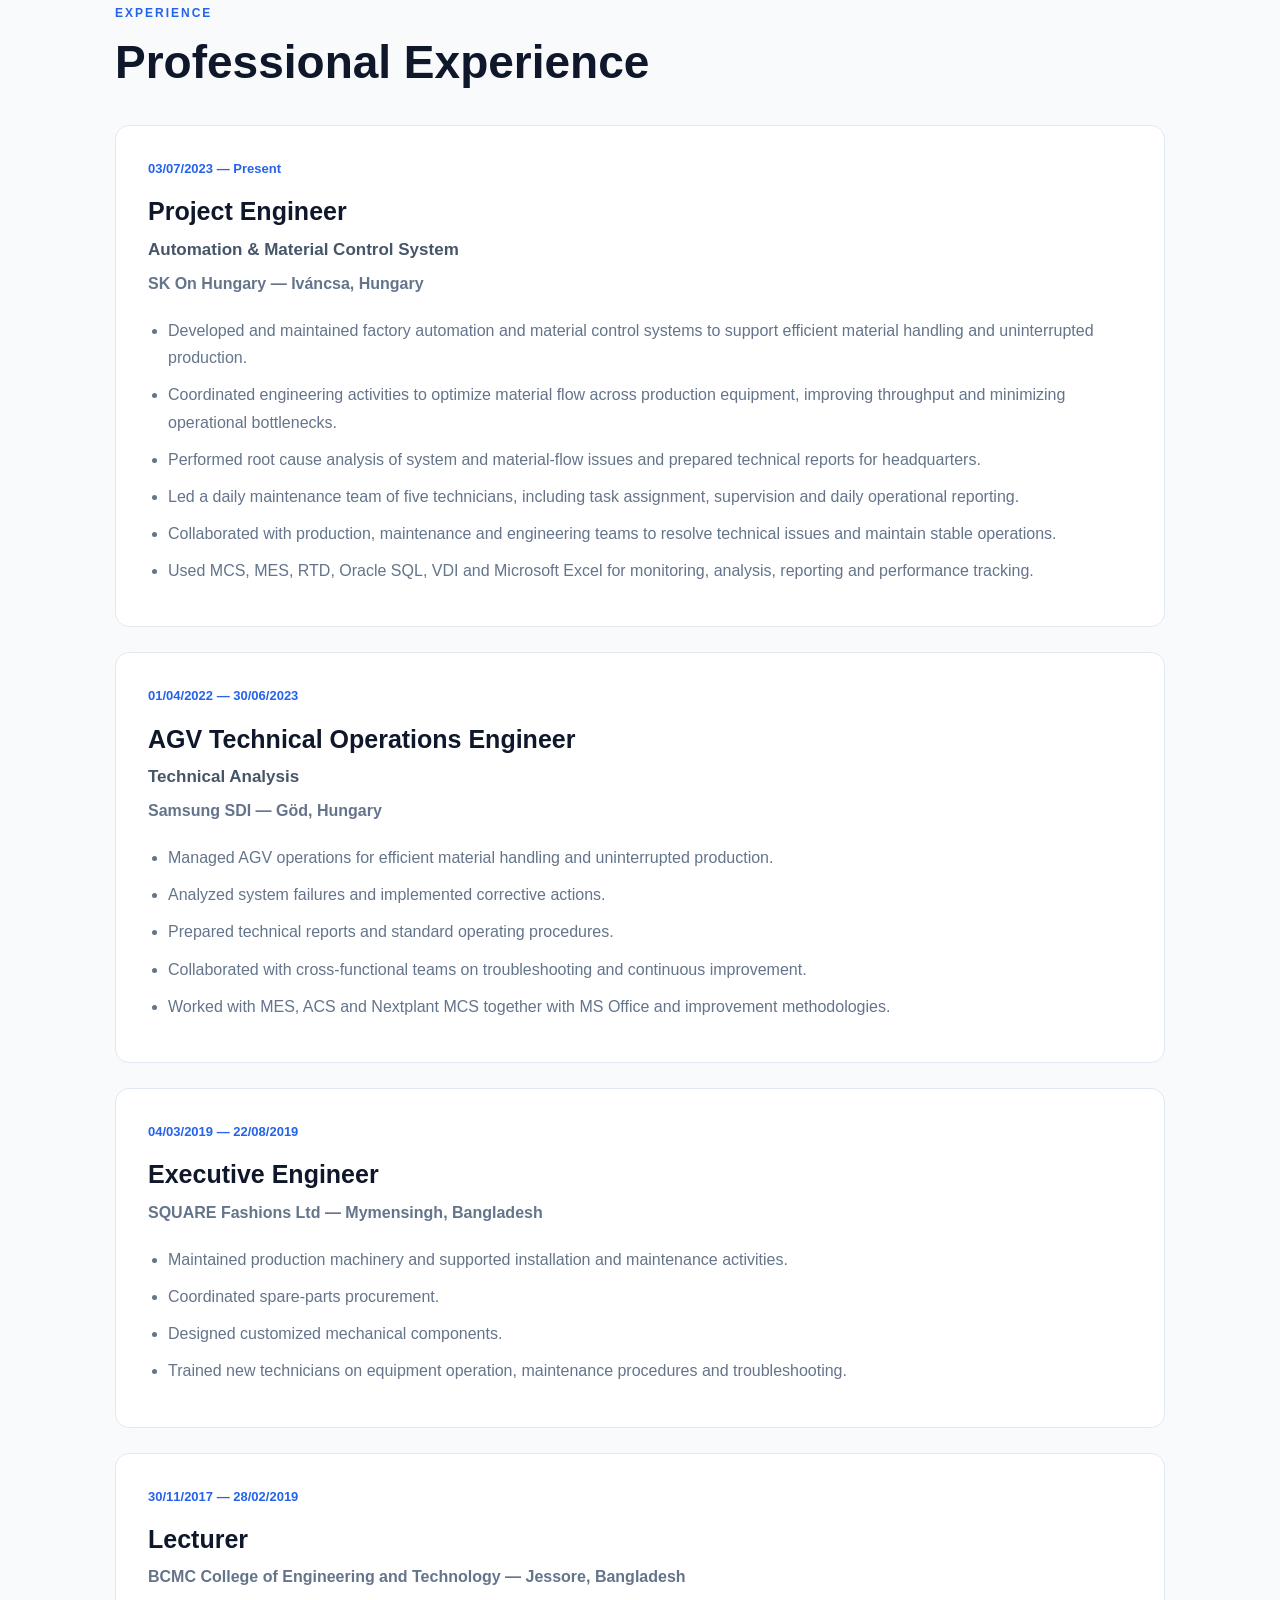
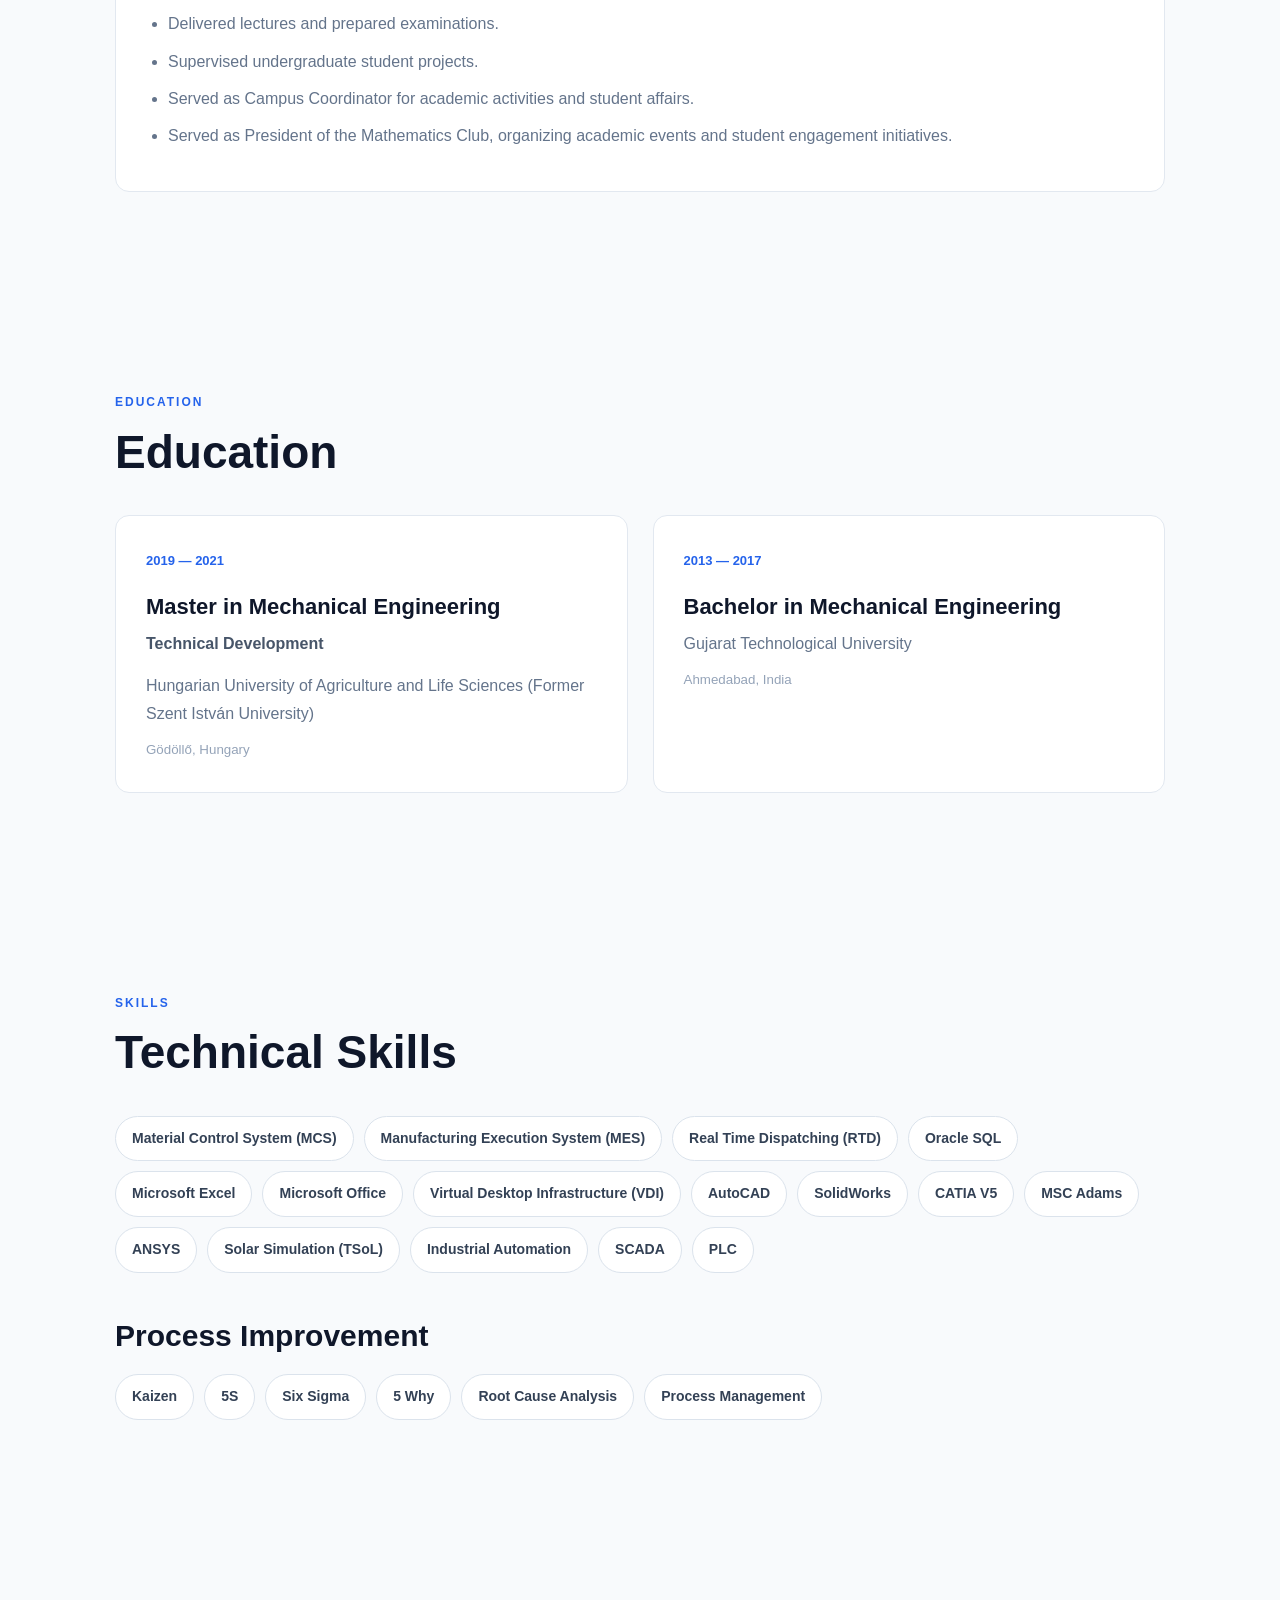
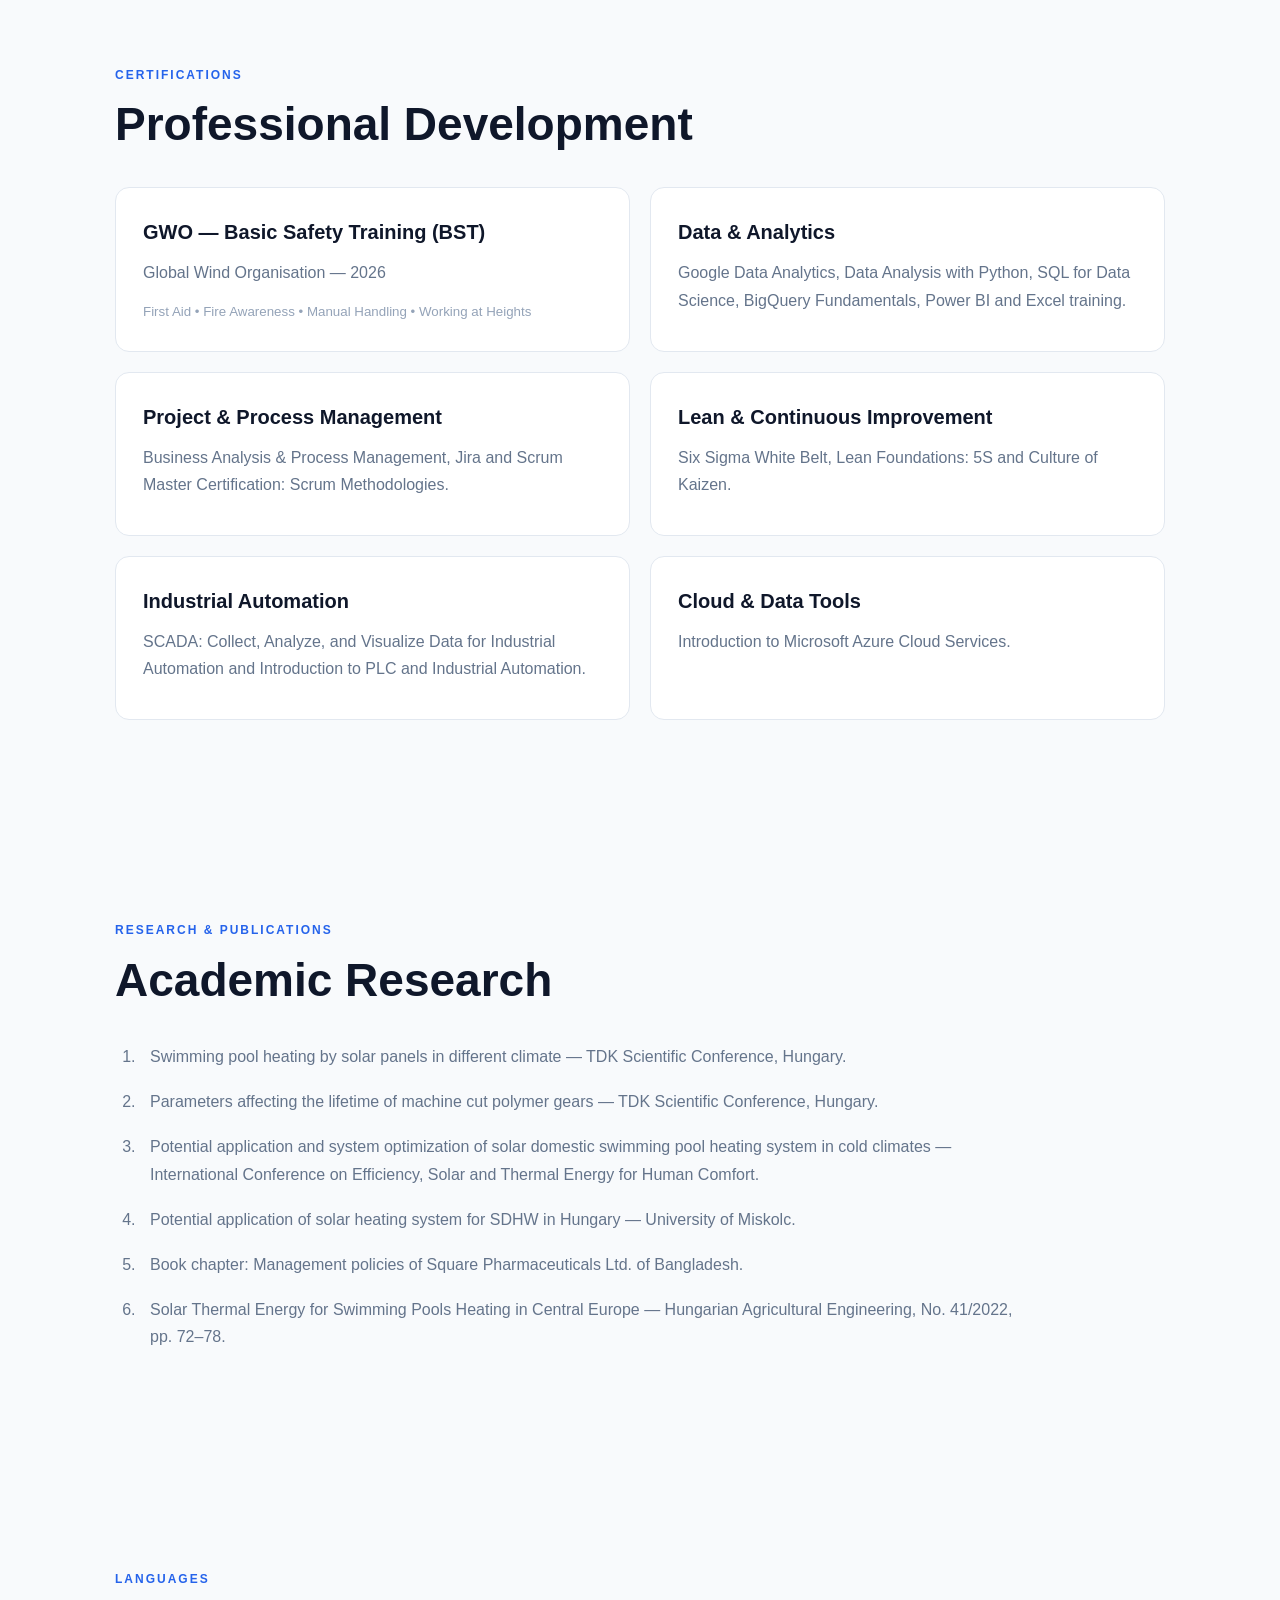
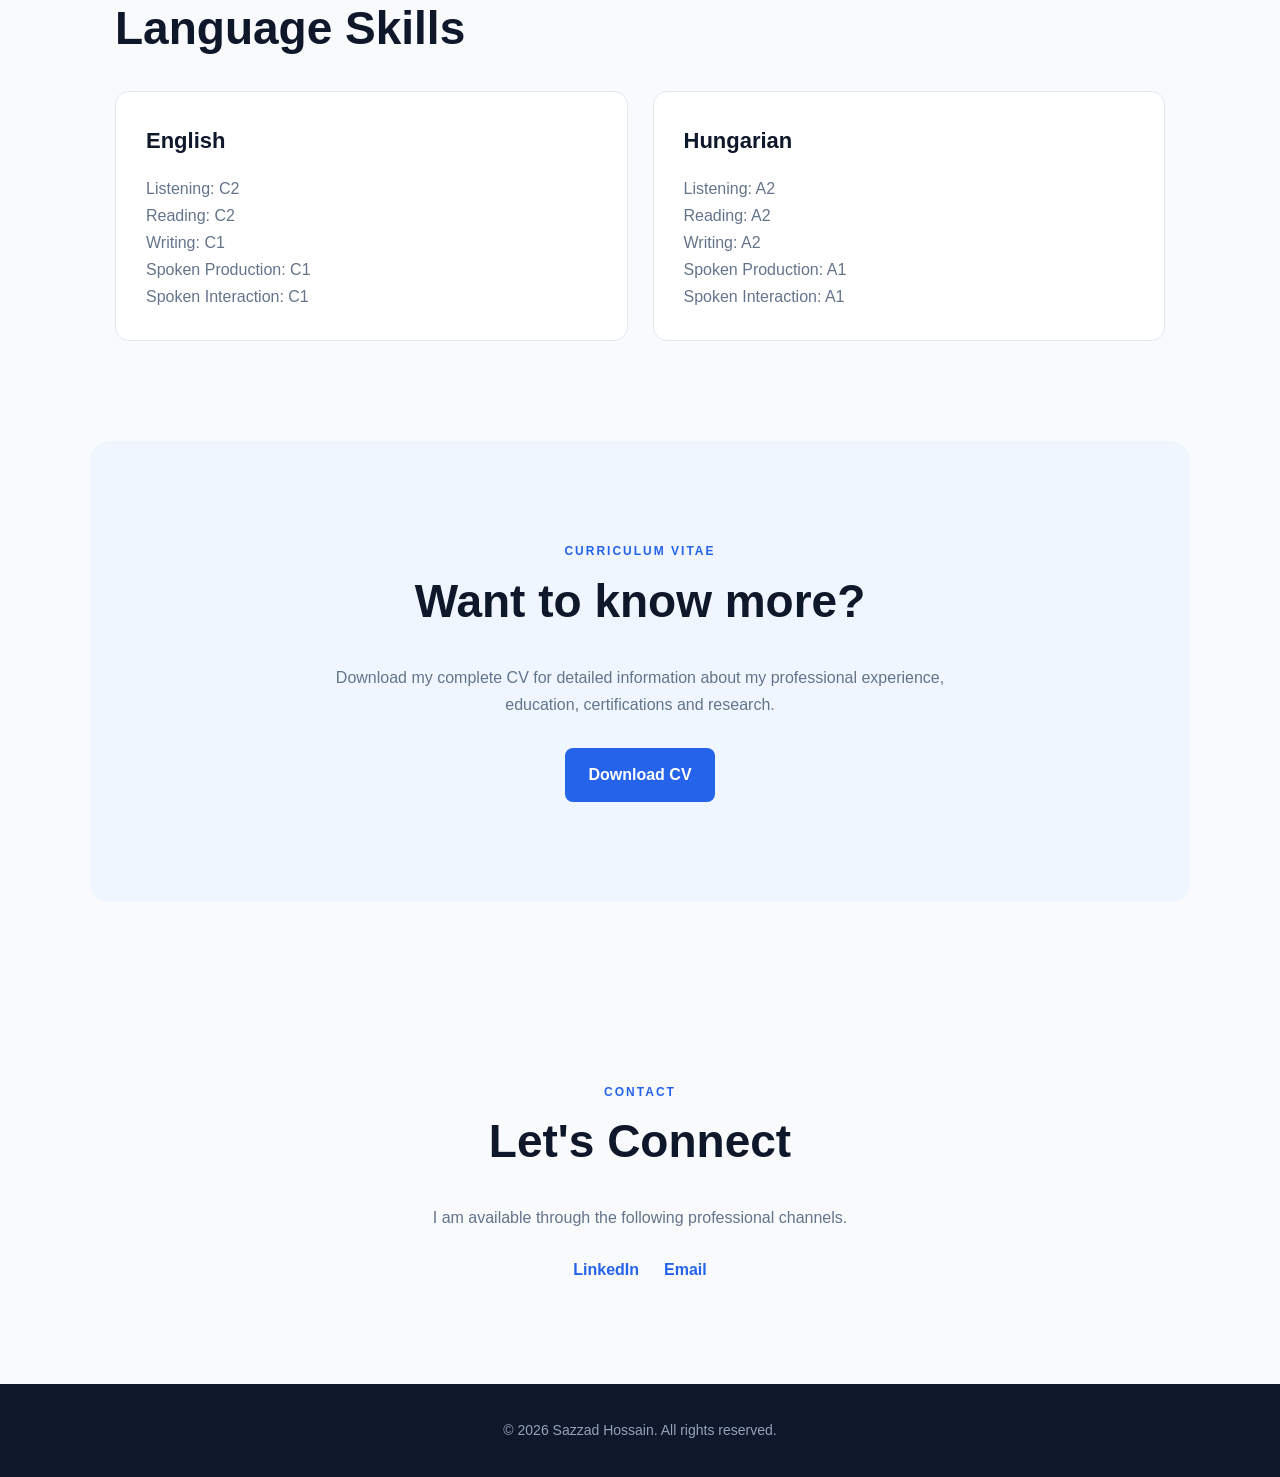
==== commit 99935a1e: "Update index.html" ====
--- a/index.html
+++ b/index.html
@@ -45,7 +45,7 @@
      <section id="home" class="hero">
 
     <div class="hero-photo">
-        <img src="profile.jpg"
+        <img src="profile.jpg.png"
              alt="Sazzad Hossain">
     </div>
 
--- a/style.css
+++ b/style.css
@@ -72,7 +72,6 @@
     color: #475569;
     font-size: 14px;
     font-weight: 600;
-
     transition: color 0.2s ease;
 }
 
@@ -95,7 +94,33 @@
 
     display: flex;
     align-items: center;
-}
+    gap: 70px;
+}
+
+
+/* =========================
+   PROFILE PHOTO
+========================= */
+
+.hero-photo {
+    flex: 0 0 300px;
+}
+
+.hero-photo img {
+    width: 300px;
+    height: 300px;
+
+    object-fit: cover;
+
+    border-radius: 50%;
+
+    display: block;
+}
+
+
+/* =========================
+   HERO TEXT
+========================= */
 
 .hero-text {
     max-width: 900px;
@@ -103,8 +128,10 @@
 
 .welcome {
     color: #2563eb;
+
     font-size: 13px;
     font-weight: 800;
+
     letter-spacing: 2px;
 
     margin-bottom: 20px;
@@ -112,10 +139,13 @@
 
 .hero h1 {
     font-size: clamp(52px, 8vw, 90px);
+
     line-height: 1;
+
     letter-spacing: -3px;
 
     color: #0f172a;
+
     margin-bottom: 25px;
 }
 
@@ -125,17 +155,21 @@
 
 .hero h2 {
     font-size: clamp(22px, 3vw, 32px);
+
     font-weight: 500;
+
     line-height: 1.3;
 
     color: #475569;
 
     max-width: 850px;
+
     margin-bottom: 25px;
 }
 
 .hero-description {
     font-size: 18px;
+
     color: #64748b;
 
     max-width: 750px;
@@ -148,7 +182,9 @@
 
 .buttons {
     display: flex;
+
     flex-wrap: wrap;
+
     gap: 14px;
 
     margin-top: 35px;
@@ -176,6 +212,7 @@
 
 .button.primary {
     background: #2563eb;
+
     color: #ffffff;
 }
 
@@ -185,6 +222,7 @@
 
 .button.secondary {
     background: #ffffff;
+
     color: #1e293b;
 
     border: 1px solid #cbd5e1;
@@ -201,6 +239,7 @@
 
 .section {
     max-width: 1100px;
+
     margin: auto;
 
     padding: 100px 25px;
@@ -210,6 +249,7 @@
     color: #2563eb;
 
     font-size: 12px;
+
     font-weight: 800;
 
     letter-spacing: 2px;
@@ -255,6 +295,7 @@
 
 .timeline {
     display: flex;
+
     flex-direction: column;
 
     gap: 25px;
@@ -285,6 +326,7 @@
     color: #2563eb;
 
     font-size: 13px;
+
     font-weight: 800;
 
     margin-bottom: 10px;
@@ -353,6 +395,7 @@
     color: #2563eb;
 
     font-size: 13px;
+
     font-weight: 800;
 }
 
@@ -362,6 +405,7 @@
     font-size: 22px;
 
     margin-top: 15px;
+
     margin-bottom: 5px;
 }
 
@@ -410,6 +454,16 @@
     font-size: 14px;
 
     font-weight: 600;
+
+    transition:
+        transform 0.2s ease,
+        border-color 0.2s ease;
+}
+
+.skills-grid span:hover {
+    transform: translateY(-2px);
+
+    border-color: #2563eb;
 }
 
 .sub-heading {
@@ -594,6 +648,31 @@
 
 
 /* =========================
+   TABLET
+========================= */
+
+@media (max-width: 900px) {
+
+    .hero {
+        gap: 40px;
+    }
+
+    .hero-photo {
+        flex: 0 0 240px;
+    }
+
+    .hero-photo img {
+        width: 240px;
+        height: 240px;
+    }
+
+    .nav-links {
+        gap: 15px;
+    }
+}
+
+
+/* =========================
    MOBILE
 ========================= */
 
@@ -611,19 +690,55 @@
         gap: 12px 16px;
     }
 
+
+    /* Hero becomes vertical */
+
     .hero {
-        min-height: 80vh;
-
-        padding: 70px 20px;
-    }
+        min-height: auto;
+
+        padding: 70px 20px 90px;
+
+        flex-direction: column;
+
+        text-align: center;
+
+        gap: 35px;
+    }
+
+
+    /* Profile photo */
+
+    .hero-photo {
+        flex: none;
+
+        margin: 0;
+    }
+
+    .hero-photo img {
+        width: 220px;
+        height: 220px;
+    }
+
+
+    .hero-text {
+        max-width: 100%;
+    }
+
 
     .hero h1 {
         letter-spacing: -2px;
     }
 
+
+    .buttons {
+        justify-content: center;
+    }
+
+
     .section {
         padding: 75px 20px;
     }
+
 
     .about-content,
     .education-grid,
@@ -632,36 +747,63 @@
         grid-template-columns: 1fr;
     }
 
+
     .experience-card {
         padding: 25px;
     }
 }
 
 
+/* =========================
+   SMALL MOBILE
+========================= */
+
 @media (max-width: 500px) {
 
     .nav-links a {
         font-size: 13px;
     }
 
+
+    .hero {
+        padding-top: 55px;
+    }
+
+
+    .hero-photo img {
+        width: 190px;
+        height: 190px;
+    }
+
+
     .hero h1 {
         font-size: 48px;
     }
 
+
     .hero h2 {
         font-size: 21px;
     }
 
+
     .hero-description {
         font-size: 16px;
     }
 
+
     .section h2 {
         font-size: 32px;
     }
 
+
     .button {
         width: 100%;
+
         text-align: center;
     }
-}
+
+
+    .experience-card h3 {
+        font-size: 22px;
+    }
+}
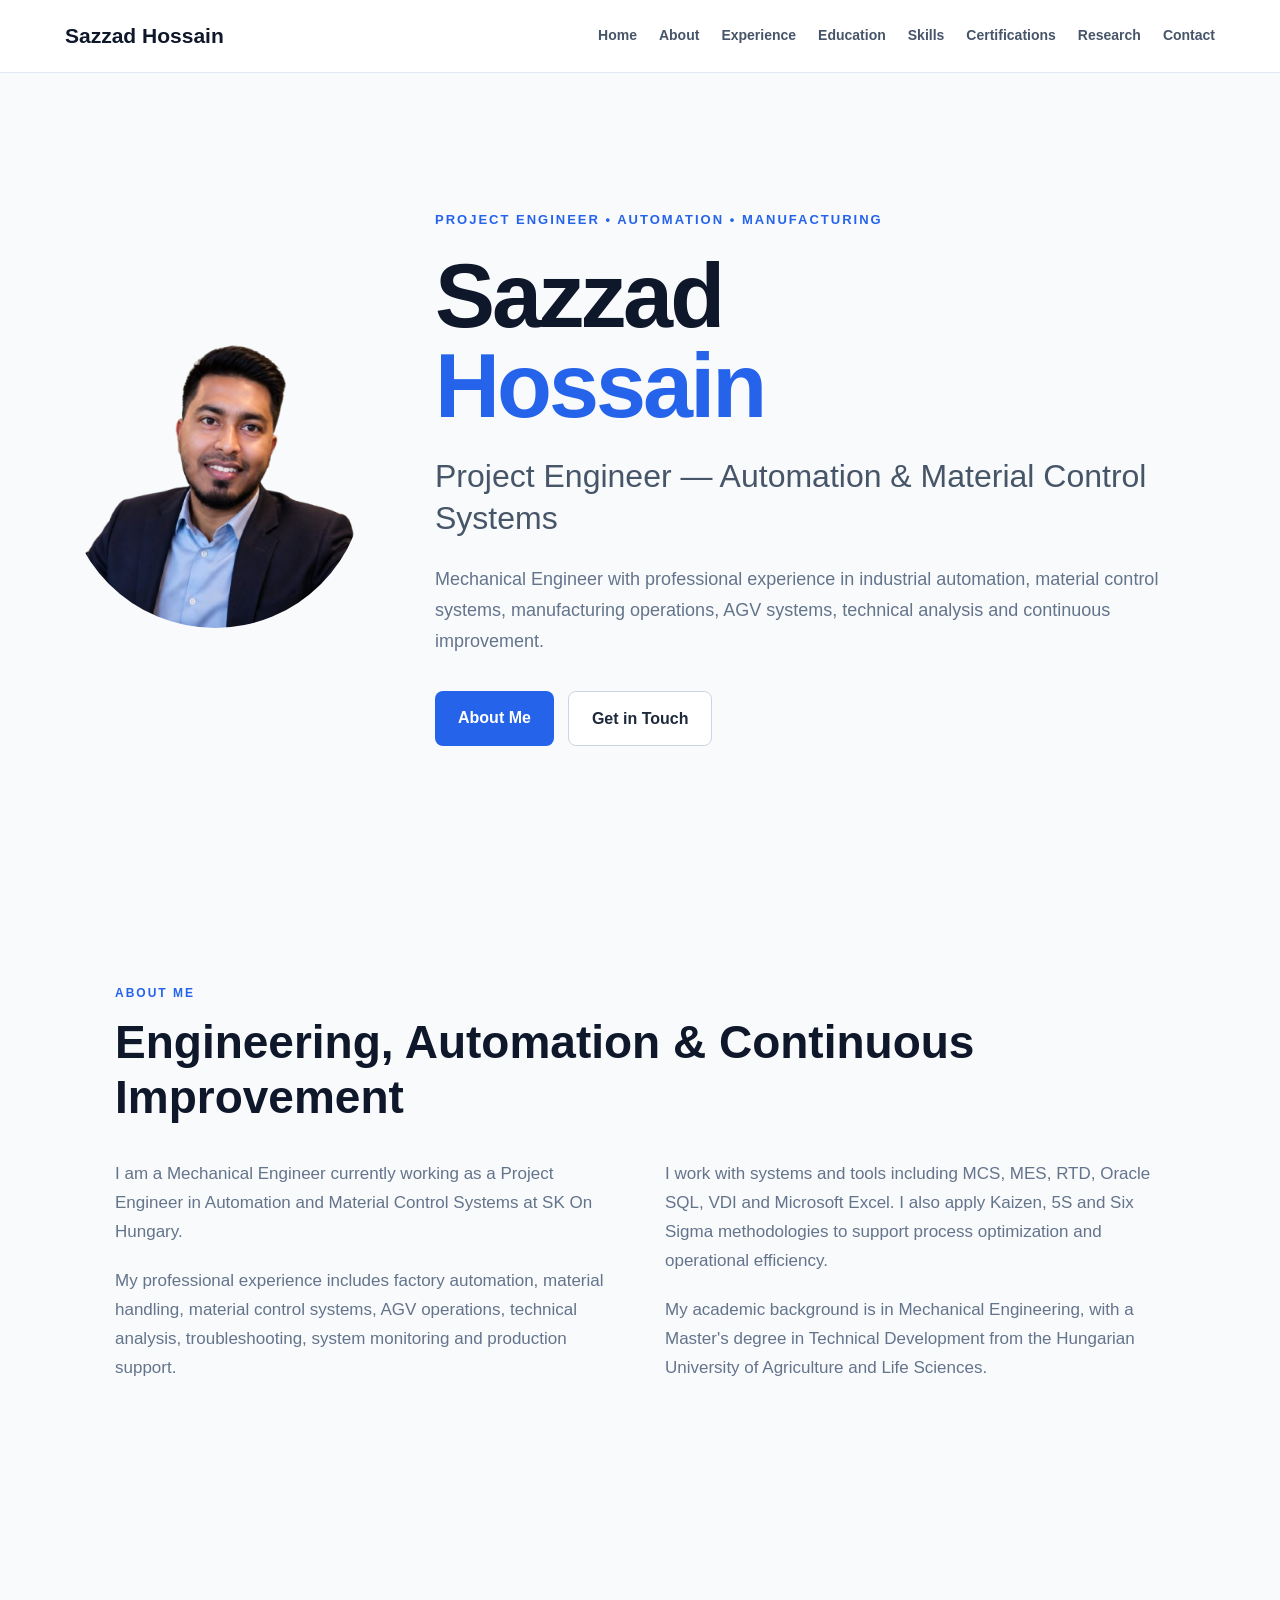
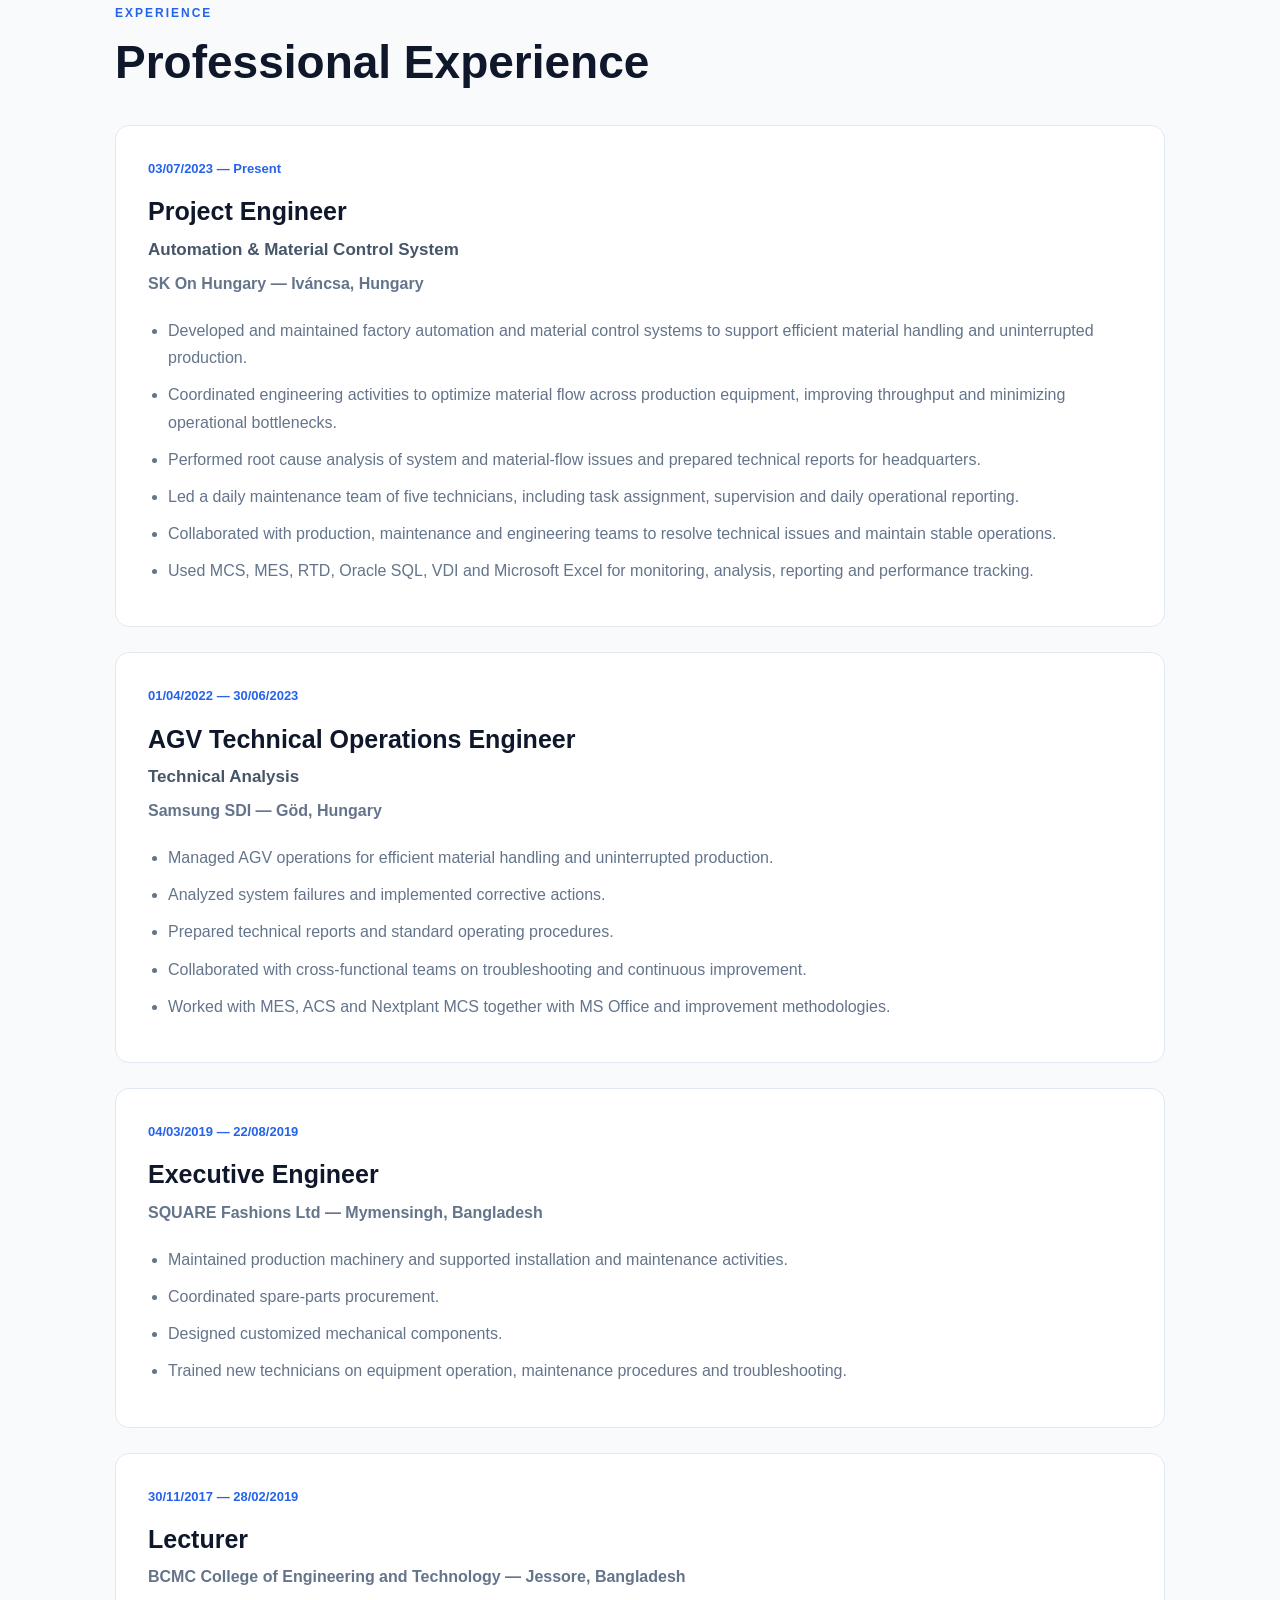
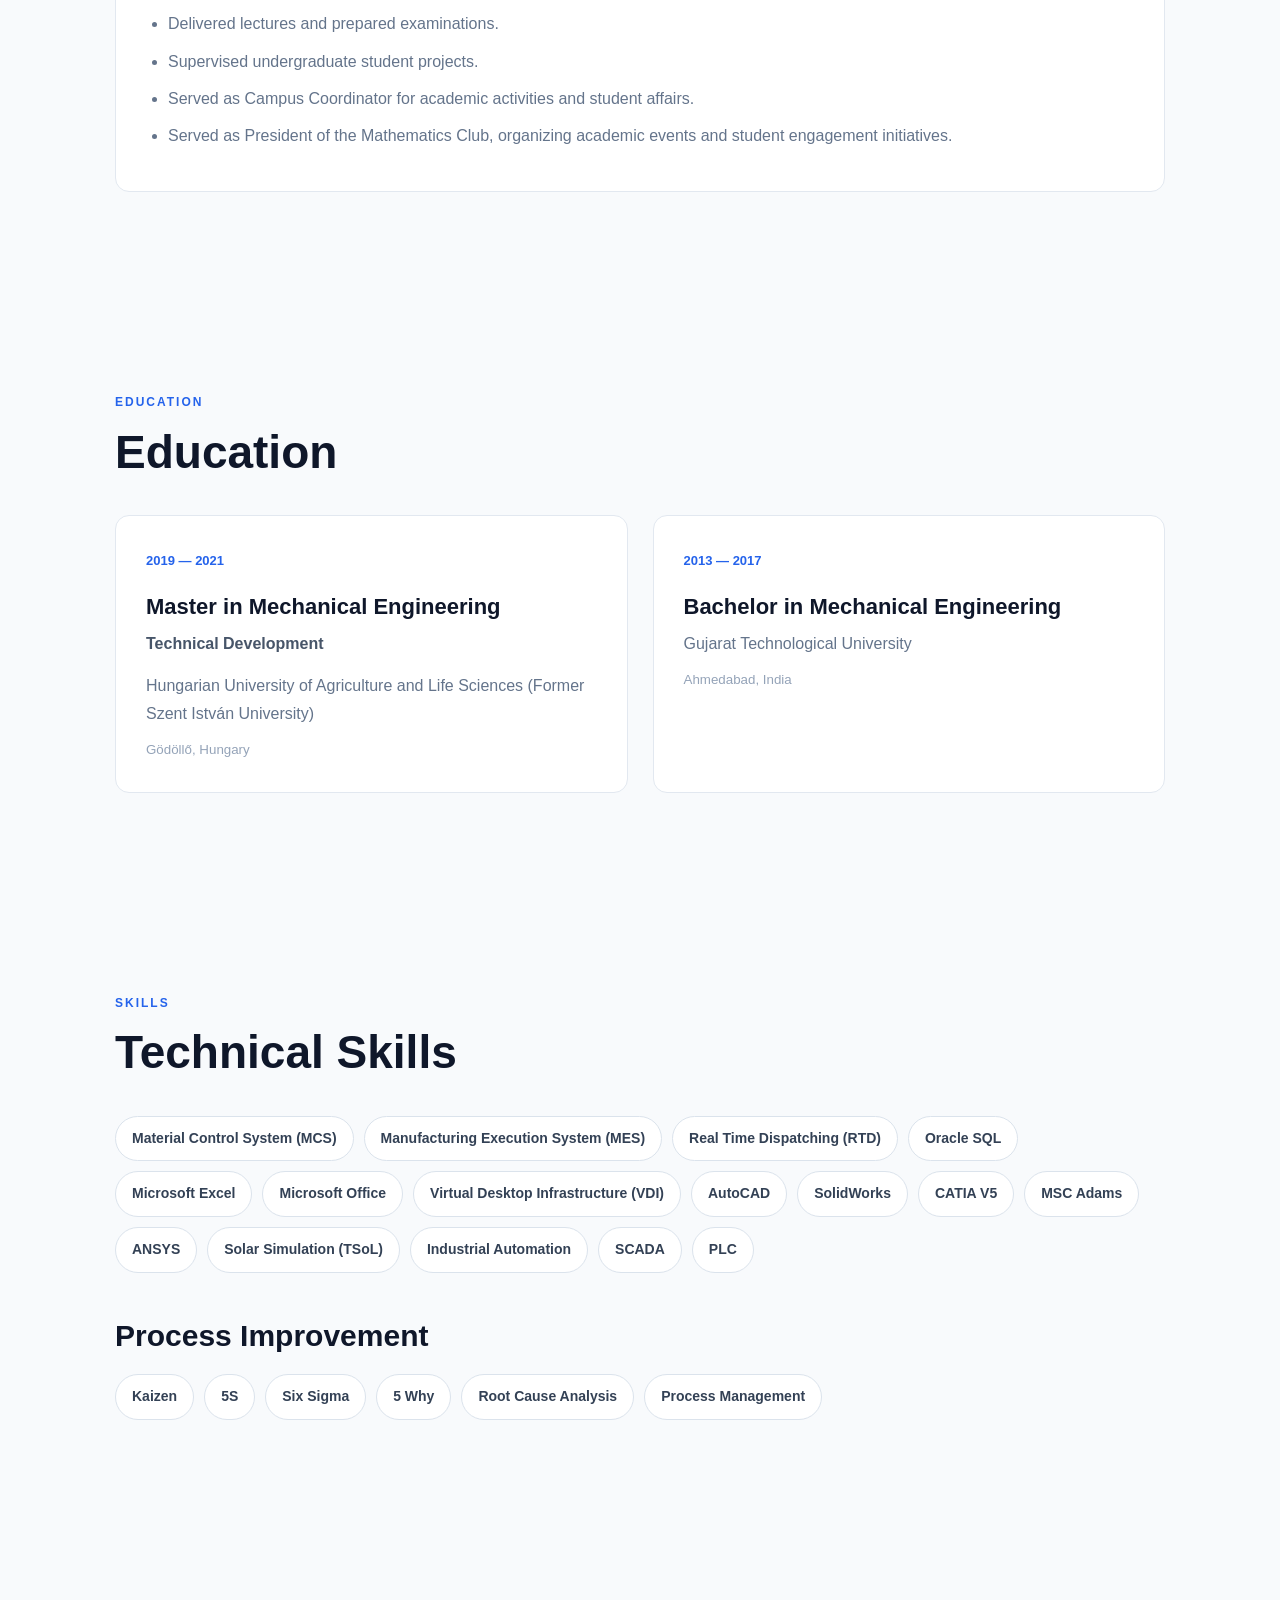
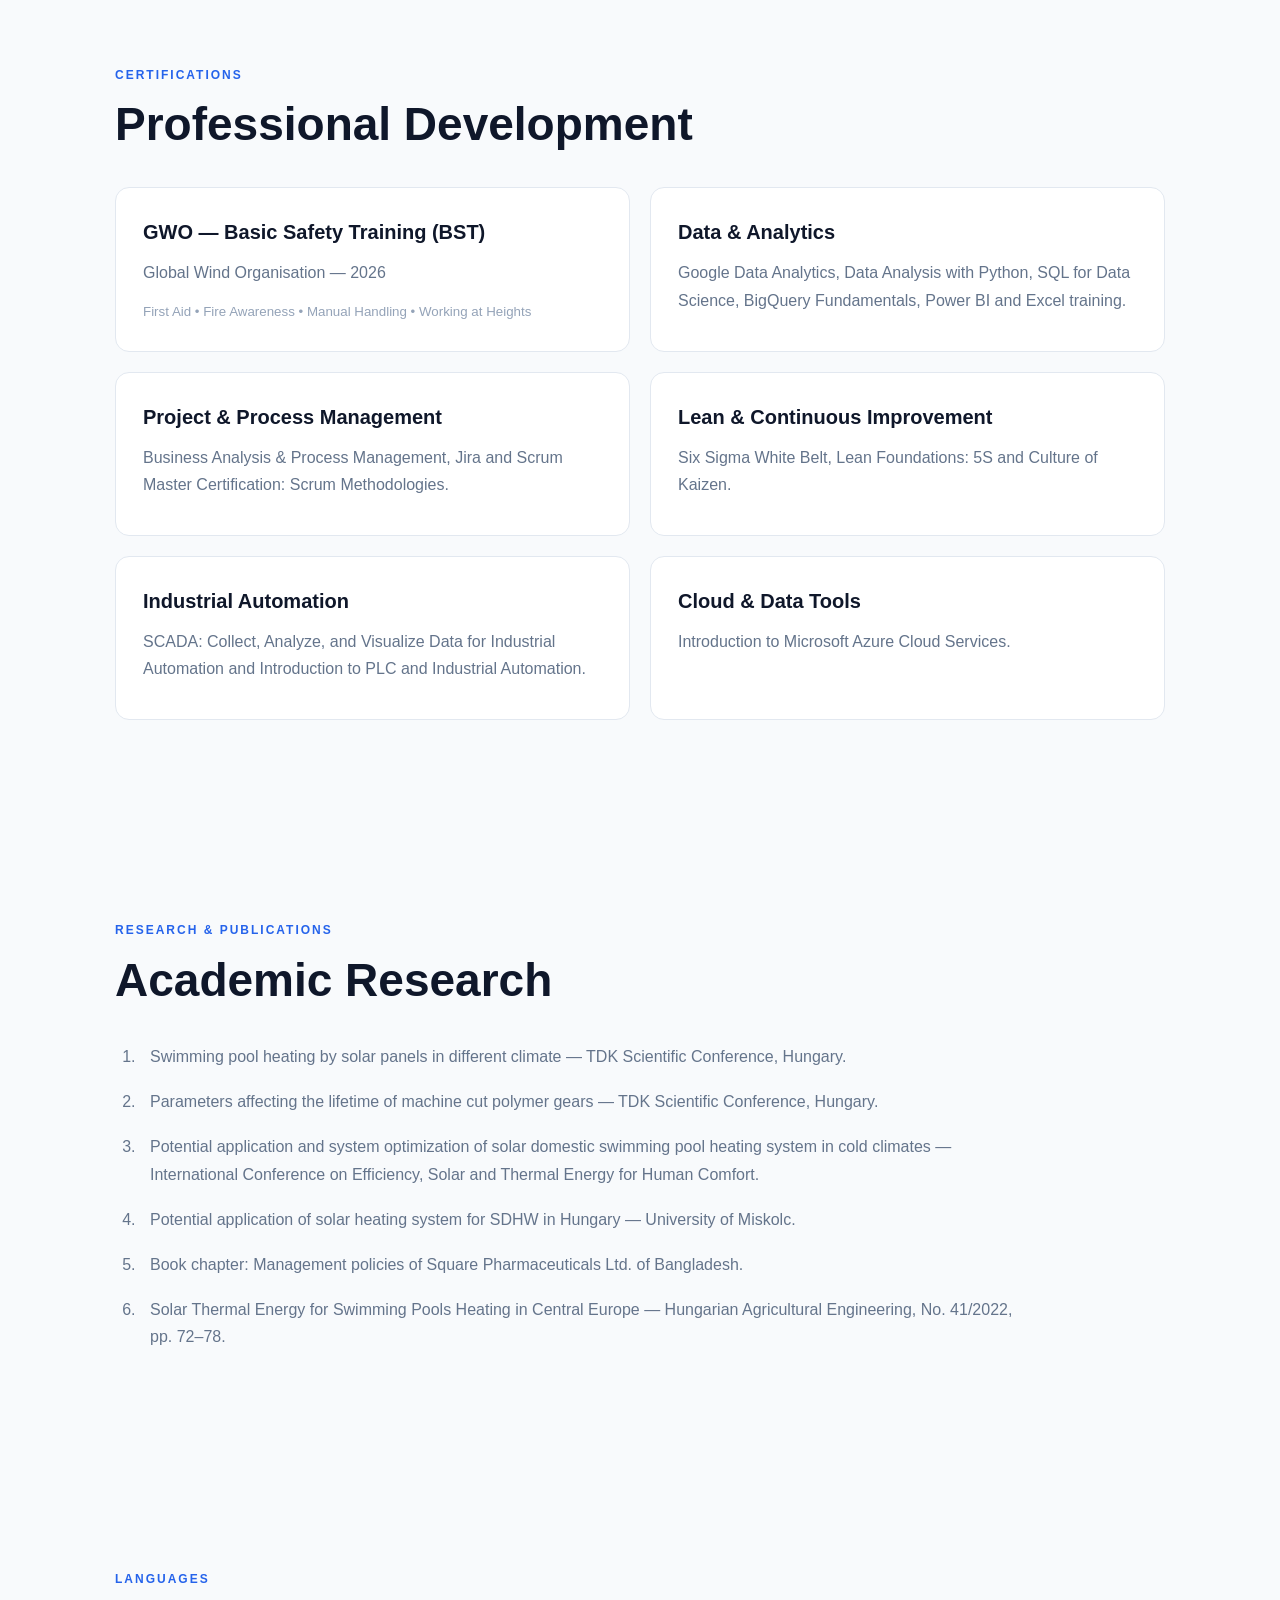
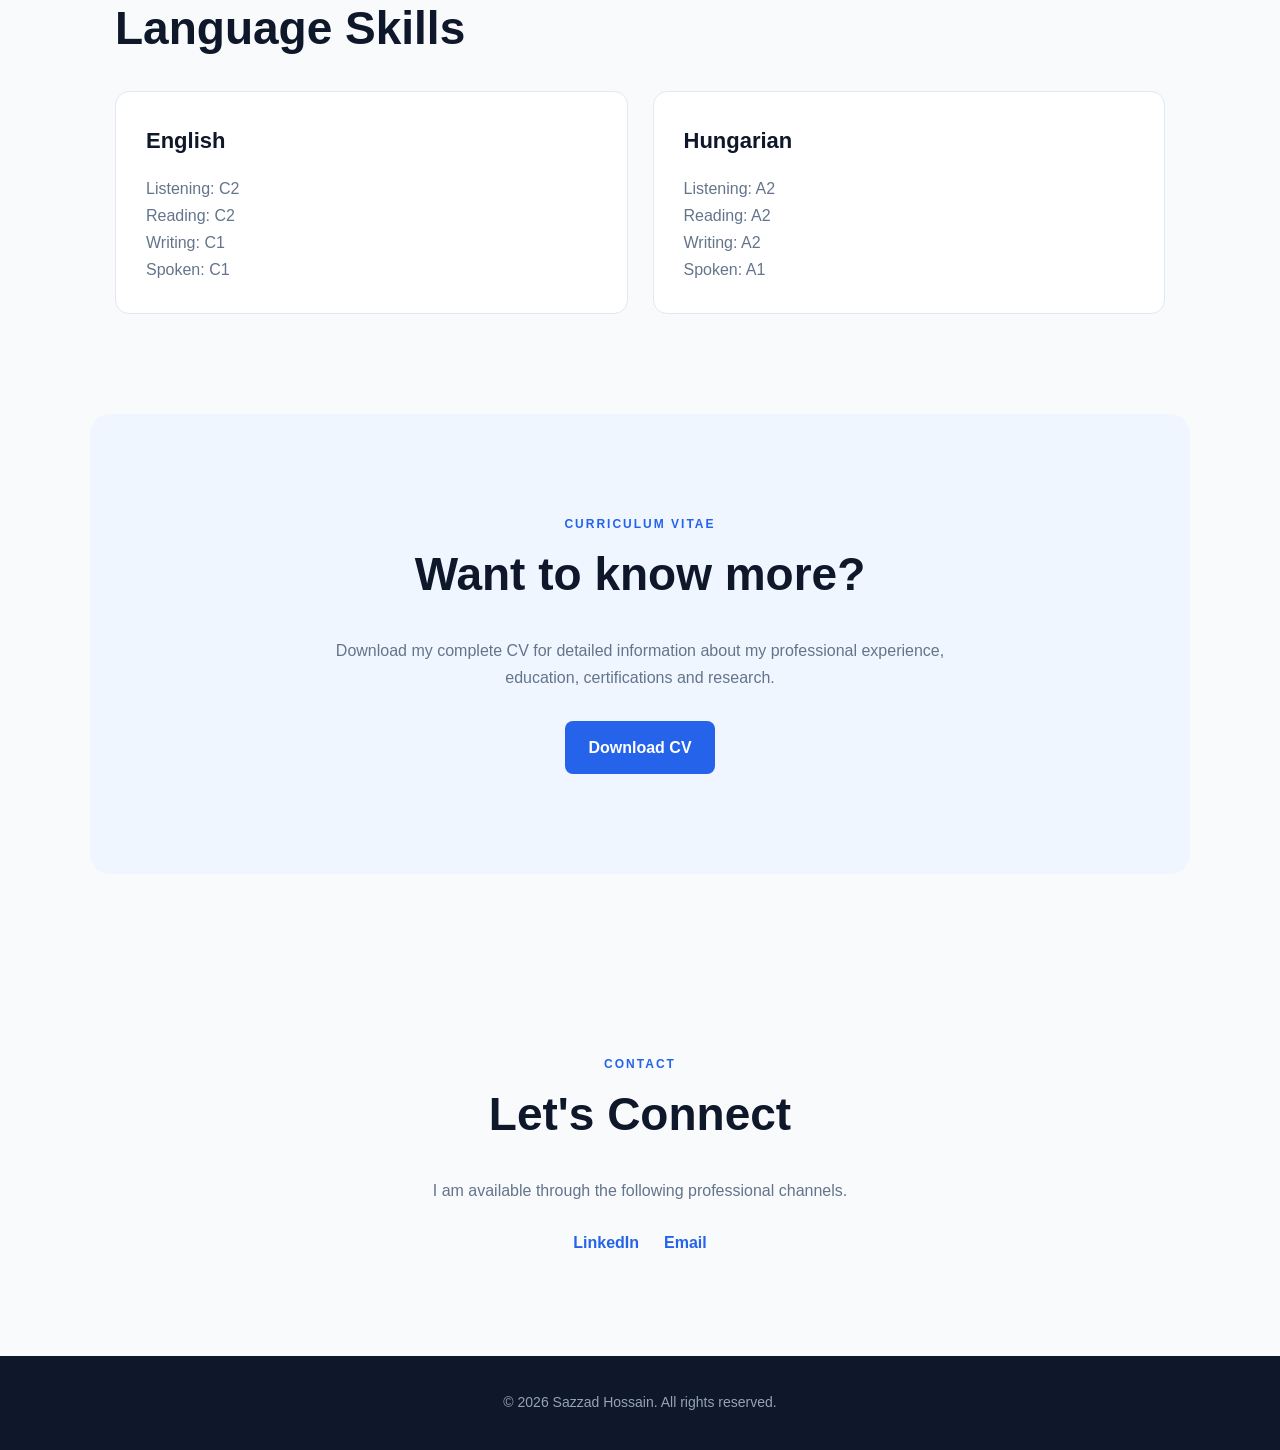
==== commit 3ed302b0: "Update index.html" ====
--- a/index.html
+++ b/index.html
@@ -45,7 +45,7 @@
      <section id="home" class="hero">
 
     <div class="hero-photo">
-        <img src="profile.jpg.png"
+        <img src="profile.jpg"
              alt="Sazzad Hossain">
     </div>
 
@@ -637,8 +637,7 @@
                         Listening: C2<br>
                         Reading: C2<br>
                         Writing: C1<br>
-                        Spoken Production: C1<br>
-                        Spoken Interaction: C1
+                        Spoken: C1<br>
                     </p>
 
                 </div>
@@ -652,8 +651,7 @@
                         Listening: A2<br>
                         Reading: A2<br>
                         Writing: A2<br>
-                        Spoken Production: A1<br>
-                        Spoken Interaction: A1
+                        Spoken: A1<br>
                     </p>
 
                 </div>
